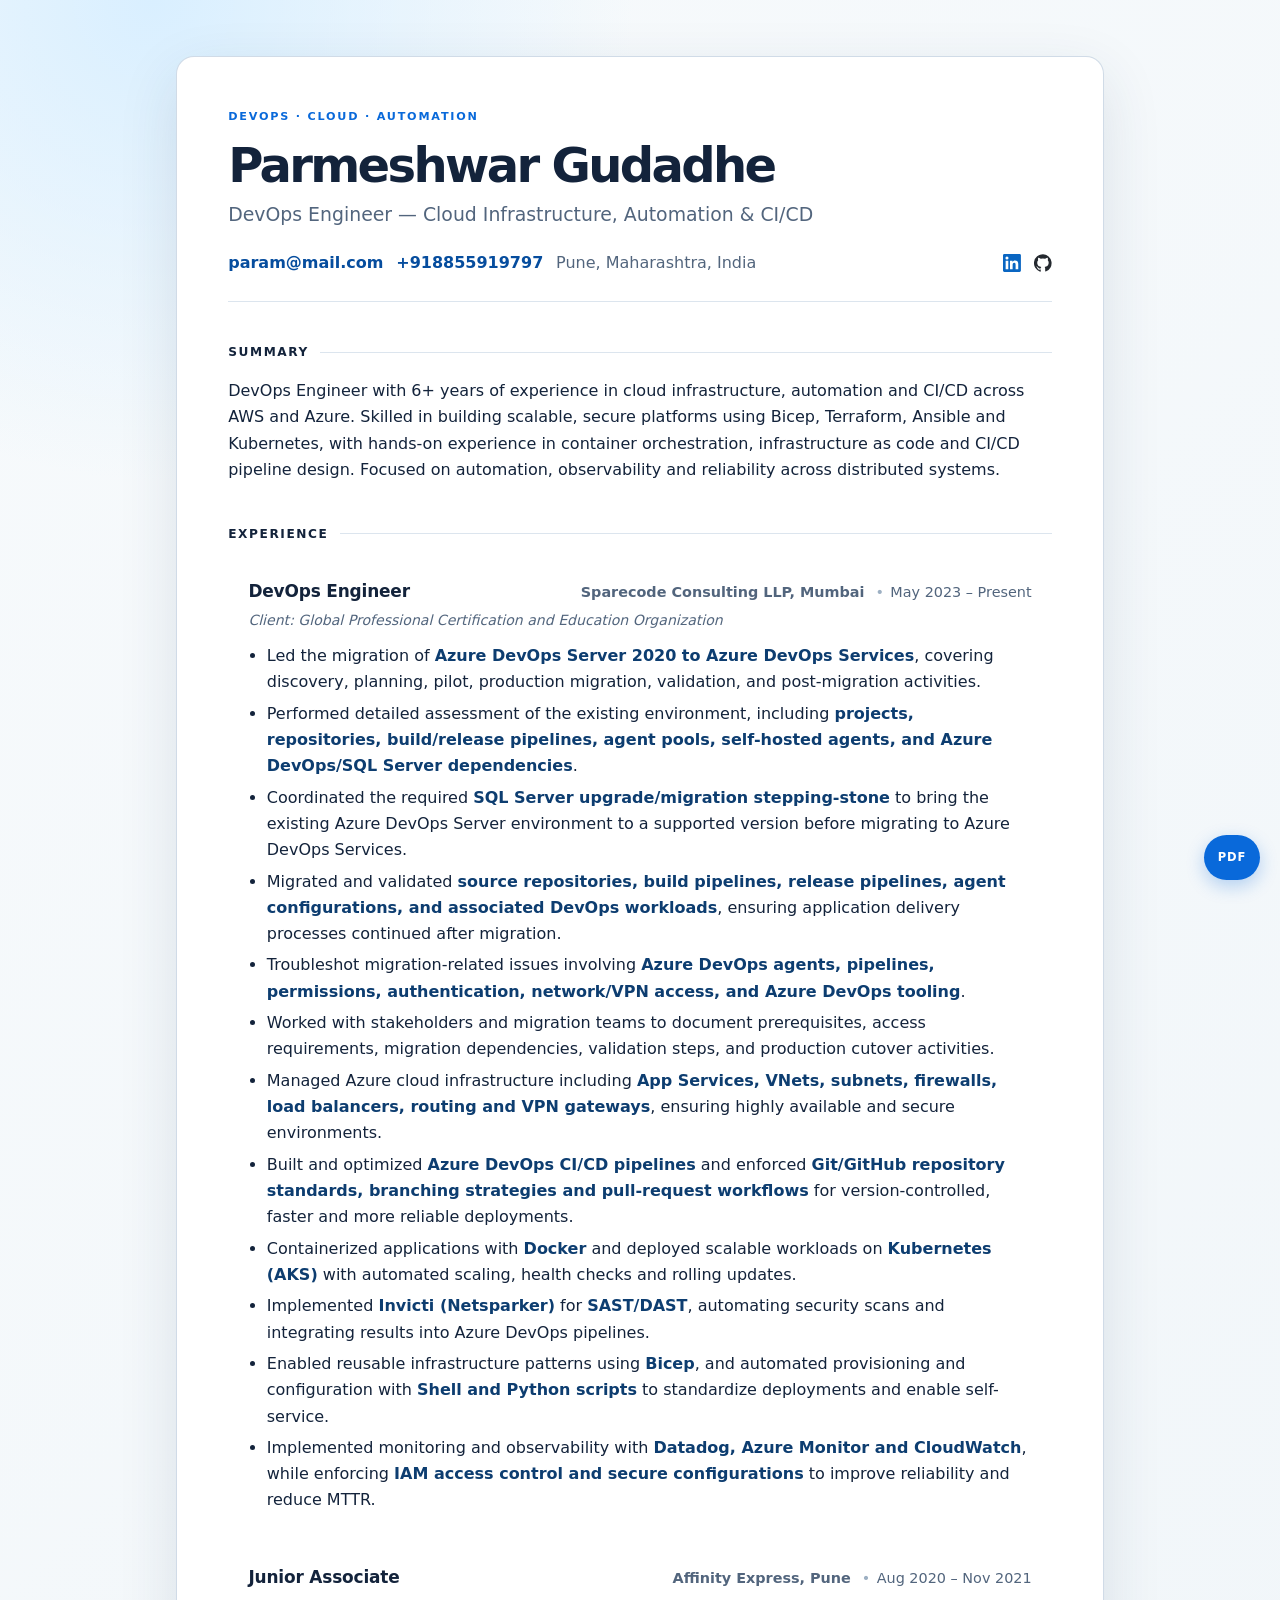
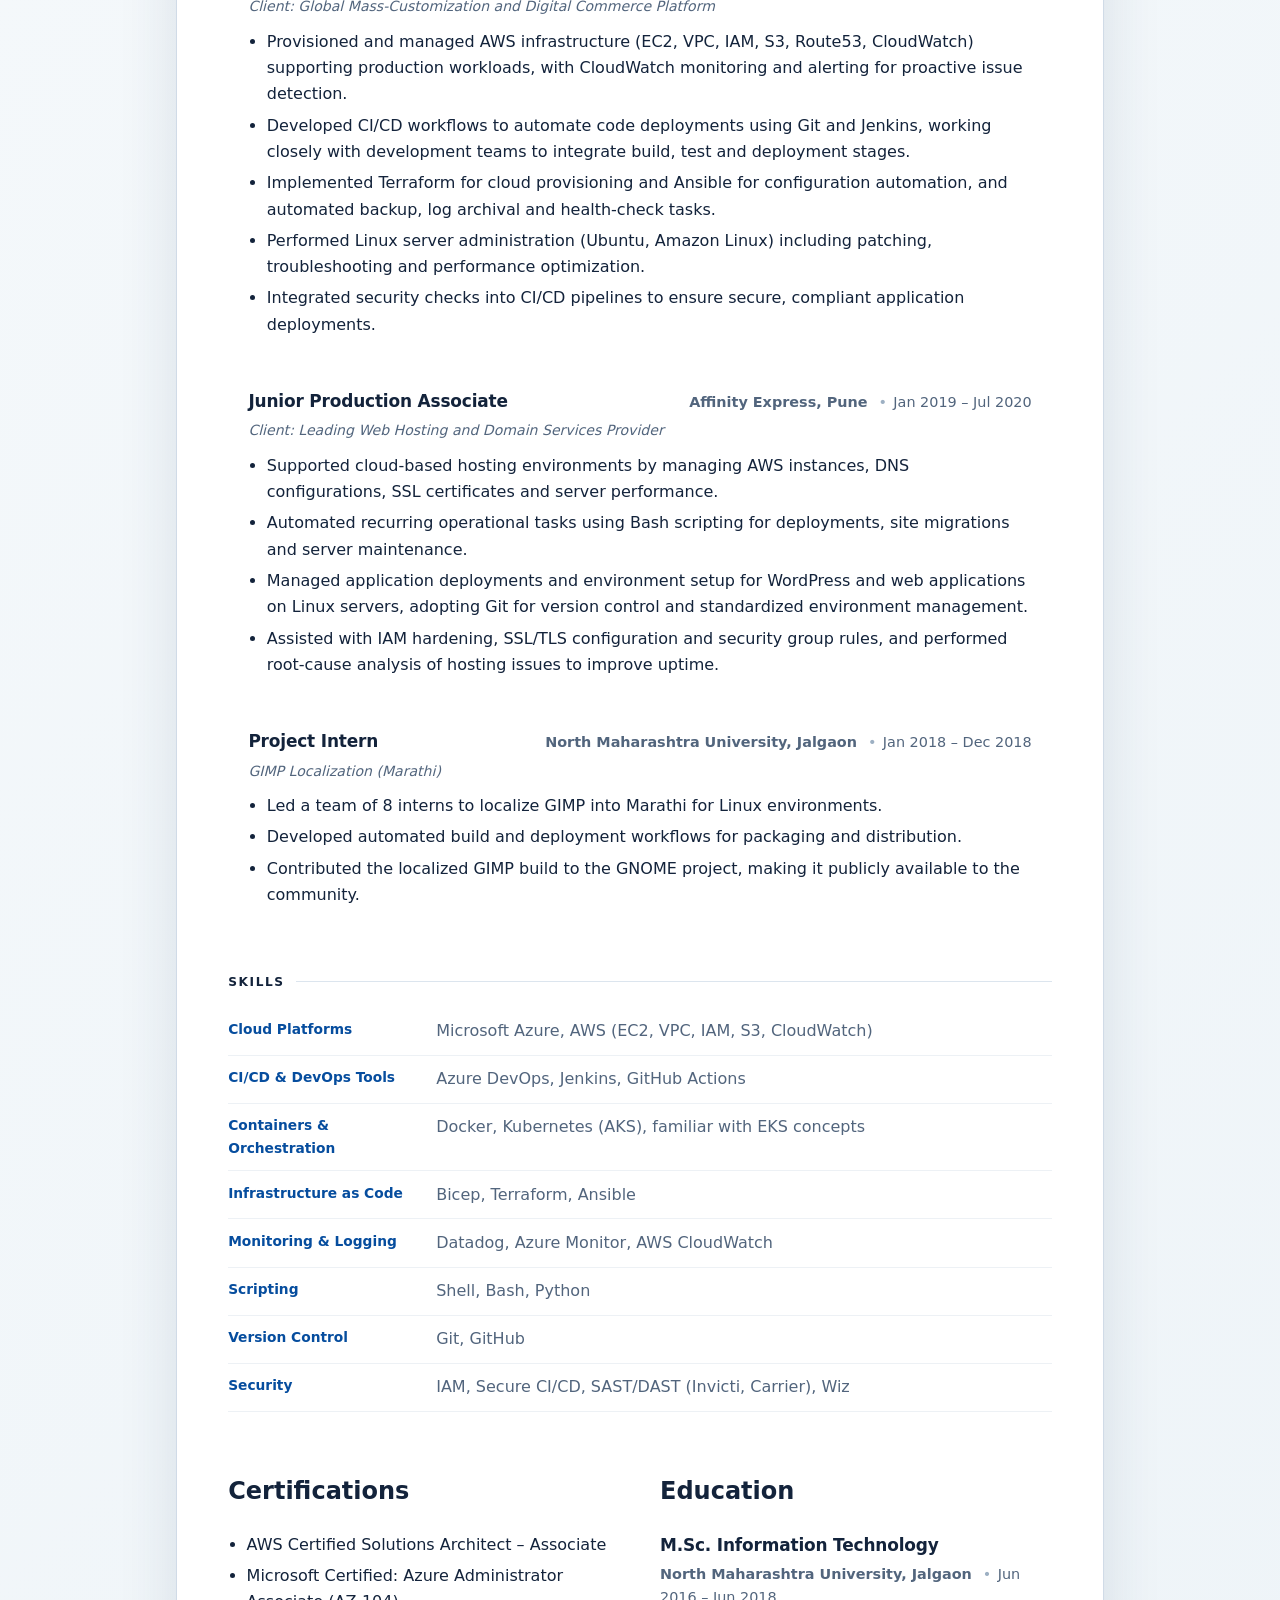
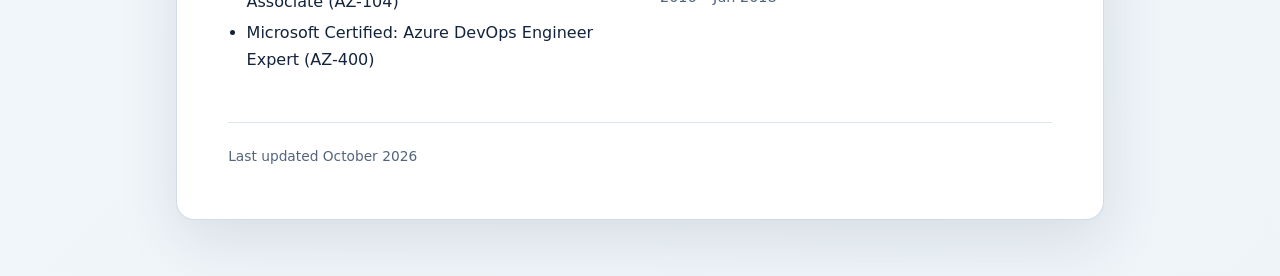
==== index.html @ fb16643e "Add collapsible floating resume download" ====
<!DOCTYPE html>
<html lang="en">
<head>
<meta charset="utf-8">
<meta name="viewport" content="width=device-width, initial-scale=1">
<title>Parmeshwar Gudadhe — DevOps Engineer Resume</title>
<meta name="description" content="Resume of Parmeshwar Gudadhe, DevOps Engineer with 6+ years of experience in cloud infrastructure, automation and CI/CD across AWS and Azure.">
<meta name="author" content="Parmeshwar Gudadhe">
<meta name="keywords" content="DevOps Engineer, Azure, AWS, Terraform, Bicep, Kubernetes, Docker, CI/CD, Azure DevOps, Jenkins, Ansible, Datadog">
<meta property="og:title" content="Parmeshwar Gudadhe — DevOps Engineer">
<meta property="og:description" content="DevOps Engineer specialising in cloud infrastructure, automation and CI/CD across AWS and Azure.">
<meta property="og:type" content="profile">
<link rel="stylesheet" href="style.css?v=20261126">
<link rel="icon" href="data:,">
<script type="application/ld+json">
{
  "@context": "https://schema.org",
  "@type": "Person",
  "name": "Parmeshwar Gudadhe",
  "jobTitle": "DevOps Engineer",
  "email": "mailto:param@mail.com",
  "telephone": "+918855919797",
  "url": "https://param.my.id",
  "sameAs": [
    "https://www.linkedin.com/in/parmeshwargudadhe/",
    "https://github.com/parmeshwargudadhe"
  ],
  "address": {
    "@type": "PostalAddress",
    "addressLocality": "Pune",
    "addressRegion": "Maharashtra",
    "addressCountry": "IN"
  },
  "alumniOf": {
    "@type": "CollegeOrUniversity",
    "name": "North Maharashtra University"
  },
  "knowsAbout": [
    "Microsoft Azure", "AWS", "Terraform", "Bicep", "Ansible",
    "Kubernetes", "Docker", "Azure DevOps", "Jenkins", "GitHub Actions",
    "Datadog", "Azure Monitor", "CloudWatch", "Python", "Bash", "Git",
    "CI/CD", "Infrastructure as Code", "IAM", "SAST", "DAST"
  ],
  "hasCredential": [
    {
      "@type": "EducationalOccupationalCredential",
      "name": "AWS Certified Solutions Architect - Associate"
    },
    {
      "@type": "EducationalOccupationalCredential",
      "name": "Microsoft Certified: Azure Administrator Associate (AZ-104)"
    },
    {
      "@type": "EducationalOccupationalCredential",
      "name": "Microsoft Certified: Azure DevOps Engineer Expert (AZ-400)"
    }
  ]
}
</script>
</head>
<body>
<div class="page">

  <header class="header">
    <div class="identity">
      <h1>Parmeshwar Gudadhe</h1>
      <p class="role">DevOps Engineer &mdash; Cloud Infrastructure, Automation &amp; CI/CD</p>
    </div>
    <div class="contact" aria-label="Contact information">
      <ul class="contact-left">
        <li class="c-mail"><a href="mailto:param@mail.com">param@mail.com</a></li>
        <li class="c-tel"><a href="tel:+918855919797">+918855919797</a></li>
        <li class="loc">Pune, Maharashtra, India</li>
      </ul>
      <ul class="contact-right">
        <li class="c-li"><a href="https://www.linkedin.com/in/parmeshwargudadhe/"><svg viewBox="0 0 24 24" aria-hidden="true" focusable="false"><path fill="currentColor" d="M20.45 20.45h-3.55v-5.57c0-1.33-.03-3.04-1.85-3.04-1.86 0-2.14 1.45-2.14 2.94v5.67H9.35V9h3.41v1.56h.05c.48-.9 1.64-1.85 3.37-1.85 3.6 0 4.27 2.37 4.27 5.46v6.28zM5.34 7.43a2.06 2.06 0 1 1 0-4.13 2.06 2.06 0 0 1 0 4.13zm1.78 13.02H3.55V9h3.57v11.45zM22.22 0H1.77C.79 0 0 .77 0 1.73v20.54C0 23.23.79 24 1.77 24h20.45c.98 0 1.78-.77 1.78-1.73V1.73C24 .77 23.2 0 22.22 0z"/></svg></a></li>
        <li class="c-gh"><a href="https://github.com/parmeshwargudadhe"><svg viewBox="0 0 24 24" aria-hidden="true" focusable="false"><path fill="currentColor" d="M12 .3a12 12 0 0 0-3.79 23.4c.6.11.82-.26.82-.58v-2.2c-3.34.72-4.04-1.61-4.04-1.61-.55-1.39-1.34-1.76-1.34-1.76-1.09-.74.08-.73.08-.73 1.21.09 1.84 1.24 1.84 1.24 1.07 1.83 2.81 1.3 3.5 1 .1-.78.42-1.31.76-1.61-2.67-.3-5.47-1.33-5.47-5.93 0-1.31.47-2.38 1.24-3.22-.13-.3-.54-1.52.1-3.18 0 0 1-.32 3.3 1.23a11.5 11.5 0 0 1 6 0c2.29-1.55 3.3-1.23 3.3-1.23.64 1.66.23 2.88.12 3.18.77.84 1.23 1.91 1.23 3.22 0 4.61-2.8 5.62-5.48 5.92.42.36.82 1.1.82 2.22v3.29c0 .32.21.69.82.57A12 12 0 0 0 12 .3z"/></svg></a></li>
      </ul>
    </div>
  </header>

  <section>
    <h2>Summary</h2>
    <p>
      DevOps Engineer with 6+ years of experience in cloud infrastructure, automation and
      CI/CD across AWS and Azure. Skilled in building scalable, secure platforms using
      Bicep, Terraform, Ansible and Kubernetes, with hands-on experience in container
      orchestration, infrastructure as code and CI/CD pipeline design. Focused on
      automation, observability and reliability across distributed systems.
    </p>
  </section>

  <section>
    <h2>Experience</h2>

    <article class="entry">
      <div class="entry-head">
        <h3>DevOps Engineer</h3>
        <p class="meta">
          <span class="org">Sparecode Consulting LLP, Mumbai</span>
          <span class="dates">May 2023 &ndash; Present</span>
        </p>
      </div>
      <p class="client">Client: Global Professional Certification and Education Organization</p>
      <ul>
        <li>Led the migration of <strong>Azure DevOps Server 2020 to Azure DevOps Services</strong>, covering discovery, planning, pilot, production migration, validation, and post-migration activities.</li>
        <li>Performed detailed assessment of the existing environment, including <strong>projects, repositories, build/release pipelines, agent pools, self-hosted agents, and Azure DevOps/SQL Server dependencies</strong>.</li>
        <li>Coordinated the required <strong>SQL Server upgrade/migration stepping-stone</strong> to bring the existing Azure DevOps Server environment to a supported version before migrating to Azure DevOps Services.</li>
        <li>Migrated and validated <strong>source repositories, build pipelines, release pipelines, agent configurations, and associated DevOps workloads</strong>, ensuring application delivery processes continued after migration.</li>
        <li>Troubleshot migration-related issues involving <strong>Azure DevOps agents, pipelines, permissions, authentication, network/VPN access, and Azure DevOps tooling</strong>.</li>
        <li>Worked with stakeholders and migration teams to document prerequisites, access requirements, migration dependencies, validation steps, and production cutover activities.</li>
        <li>Managed Azure cloud infrastructure including <strong>App Services, VNets, subnets, firewalls, load balancers, routing and VPN gateways</strong>, ensuring highly available and secure environments.</li>
        <li>Built and optimized <strong>Azure DevOps CI/CD pipelines</strong> and enforced <strong>Git/GitHub repository standards, branching strategies and pull-request workflows</strong> for version-controlled, faster and more reliable deployments.</li>
        <li>Containerized applications with <strong>Docker</strong> and deployed scalable workloads on <strong>Kubernetes (AKS)</strong> with automated scaling, health checks and rolling updates.</li>
        <li>Implemented <strong>Invicti (Netsparker)</strong> for <strong>SAST/DAST</strong>, automating security scans and integrating results into Azure DevOps pipelines.</li>
        <li>Enabled reusable infrastructure patterns using <strong>Bicep</strong>, and automated provisioning and configuration with <strong>Shell and Python scripts</strong> to standardize deployments and enable self-service.</li>
        <li>Implemented monitoring and observability with <strong>Datadog, Azure Monitor and CloudWatch</strong>, while enforcing <strong>IAM access control and secure configurations</strong> to improve reliability and reduce MTTR.</li>
      </ul>
    </article>

    <article class="entry">
      <div class="entry-head">
        <h3>Junior Associate</h3>
        <p class="meta">
          <span class="org">Affinity Express, Pune</span>
          <span class="dates">Aug 2020 &ndash; Nov 2021</span>
        </p>
      </div>
      <p class="client">Client: Global Mass-Customization and Digital Commerce Platform</p>
      <ul>
        <li>Provisioned and managed AWS infrastructure (EC2, VPC, IAM, S3, Route53, CloudWatch) supporting production workloads, with CloudWatch monitoring and alerting for proactive issue detection.</li>
        <li>Developed CI/CD workflows to automate code deployments using Git and Jenkins, working closely with development teams to integrate build, test and deployment stages.</li>
        <li>Implemented Terraform for cloud provisioning and Ansible for configuration automation, and automated backup, log archival and health-check tasks.</li>
        <li>Performed Linux server administration (Ubuntu, Amazon Linux) including patching, troubleshooting and performance optimization.</li>
        <li>Integrated security checks into CI/CD pipelines to ensure secure, compliant application deployments.</li>
      </ul>
    </article>

    <article class="entry">
      <div class="entry-head">
        <h3>Junior Production Associate</h3>
        <p class="meta">
          <span class="org">Affinity Express, Pune</span>
          <span class="dates">Jan 2019 &ndash; Jul 2020</span>
        </p>
      </div>
      <p class="client">Client: Leading Web Hosting and Domain Services Provider</p>
      <ul>
        <li>Supported cloud-based hosting environments by managing AWS instances, DNS configurations, SSL certificates and server performance.</li>
        <li>Automated recurring operational tasks using Bash scripting for deployments, site migrations and server maintenance.</li>
        <li>Managed application deployments and environment setup for WordPress and web applications on Linux servers, adopting Git for version control and standardized environment management.</li>
        <li>Assisted with IAM hardening, SSL/TLS configuration and security group rules, and performed root-cause analysis of hosting issues to improve uptime.</li>
      </ul>
    </article>

    <article class="entry">
      <div class="entry-head">
        <h3>Project Intern</h3>
        <p class="meta">
          <span class="org">North Maharashtra University, Jalgaon</span>
          <span class="dates">Jan 2018 &ndash; Dec 2018</span>
        </p>
      </div>
      <p class="client">GIMP Localization (Marathi)</p>
      <ul>
        <li>Led a team of 8 interns to localize GIMP into Marathi for Linux environments.</li>
        <li>Developed automated build and deployment workflows for packaging and distribution.</li>
        <li>Contributed the localized GIMP build to the GNOME project, making it publicly available to the community.</li>
      </ul>
    </article>
  </section>

  <section>
    <h2>Skills</h2>

    <div class="skill-group">
      <h3>Cloud Platforms</h3>
      <p>Microsoft Azure, AWS (EC2, VPC, IAM, S3, CloudWatch)</p>
    </div>
    <div class="skill-group">
      <h3>CI/CD &amp; DevOps Tools</h3>
      <p>Azure DevOps, Jenkins, GitHub Actions</p>
    </div>
    <div class="skill-group">
      <h3>Containers &amp; Orchestration</h3>
      <p>Docker, Kubernetes (AKS), familiar with EKS concepts</p>
    </div>
    <div class="skill-group">
      <h3>Infrastructure as Code</h3>
      <p>Bicep, Terraform, Ansible</p>
    </div>
    <div class="skill-group">
      <h3>Monitoring &amp; Logging</h3>
      <p>Datadog, Azure Monitor, AWS CloudWatch</p>
    </div>
    <div class="skill-group">
      <h3>Scripting</h3>
      <p>Shell, Bash, Python</p>
    </div>
    <div class="skill-group">
      <h3>Version Control</h3>
      <p>Git, GitHub</p>
    </div>
    <div class="skill-group">
      <h3>Security</h3>
      <p>IAM, Secure CI/CD, SAST/DAST (Invicti, Carrier), Wiz</p>
    </div>
  </section>

  <section class="two-up">
    <div>
      <h2>Certifications</h2>
      <ul class="certs">
        <li>AWS Certified Solutions Architect &ndash; Associate</li>
        <li>Microsoft Certified: Azure Administrator Associate (AZ-104)</li>
        <li>Microsoft Certified: Azure DevOps Engineer Expert (AZ-400)</li>
      </ul>
    </div>
    <div>
      <h2>Education</h2>
      <article class="entry">
        <div class="entry-head">
          <h3>M.Sc. Information Technology</h3>
          <p class="meta">
            <span class="org">North Maharashtra University, Jalgaon</span>
            <span class="dates">Jun 2016 &ndash; Jun 2018</span>
          </p>
        </div>
      </article>
    </div>
  </section>

  <footer class="footer">
    <p>Last updated October 2026</p>
  </footer>

</div>
<details class="resume-download">
  <summary aria-label="Open or collapse resume download">PDF</summary>
  <a href="Parmeshwar-Gudadhe-Resume.pdf" download>Download résumé <span>PDF</span></a>
</details>
</body>
</html>
---- style.css ----
:root {
  --canvas: #eef4f8;
  --surface: #ffffff;
  --ink: #13233b;
  --muted: #52657d;
  --line: #dce5ee;
  --brand: #0969da;
  --brand-dark: #064d9e;
}
* { box-sizing: border-box; }
html { -webkit-text-size-adjust: 100%; }
body {
  margin: 0; padding: 3.5rem 1.25rem; color: var(--ink);
  background: radial-gradient(circle at 12% 0%, #d9efff 0, transparent 30rem), linear-gradient(135deg, #f7fafc, var(--canvas));
  font: 16px/1.65 Inter, ui-sans-serif, system-ui, -apple-system, BlinkMacSystemFont, "Segoe UI", sans-serif;
  -webkit-print-color-adjust: exact; print-color-adjust: exact;
}
.page { max-width: 58rem; margin: 0 auto; padding: clamp(1.5rem, 4vw, 3.25rem); background: var(--surface); border: 1px solid rgba(151,175,201,.45); border-radius: 18px; box-shadow: 0 20px 60px rgba(32,61,94,.12); }
.header { padding: 0 0 1.55rem; border-bottom: 1px solid var(--line); }
.header::before { content: "DEVOPS · CLOUD · AUTOMATION"; display: block; margin-bottom: .85rem; color: var(--brand); font-size: .7rem; font-weight: 800; letter-spacing: .16em; }
.identity h1 { margin: 0; font-size: clamp(2rem, 5vw, 3rem); letter-spacing: -.055em; line-height: 1.05; }
.role { margin: .5rem 0 0; color: var(--muted); font-size: clamp(1rem, 2vw, 1.18rem); }
.resume-download { position: fixed; right: 1.25rem; bottom: 1.25rem; z-index: 10; text-align: right; }
.resume-download summary { width: 3.5rem; padding: .8rem .5rem; border-radius: 999px; background: var(--brand); color: #fff; box-shadow: 0 6px 18px rgba(9,105,218,.28); cursor: pointer; font-size: .72rem; font-weight: 800; letter-spacing: .08em; list-style: none; text-align: center; }
.resume-download summary::-webkit-details-marker { display: none; }
.resume-download[open] summary { margin-left: auto; border-radius: 999px 999px 0 0; background: var(--brand-dark); }
.resume-download a { display: inline-flex; align-items: center; gap: .5rem; padding: .8rem 1rem; border-radius: 8px 0 8px 8px; background: var(--brand); color: #fff; box-shadow: 0 6px 18px rgba(9,105,218,.28); font-size: .88rem; font-weight: 750; text-decoration: none; white-space: nowrap; }
.resume-download a:hover, .resume-download a:focus-visible { background: var(--brand-dark); }
.resume-download span { padding-left: .5rem; border-left: 1px solid rgba(255,255,255,.45); font-size: .72rem; letter-spacing: .08em; }
.contact, .contact-left, .contact-right { display: flex; align-items: center; gap: .4rem .8rem; }
.contact { justify-content: space-between; margin: 1.25rem 0 0; }
.contact-left, .contact-right { flex-wrap: wrap; margin: 0; padding: 0; list-style: none; }
.contact-right { justify-content: flex-end; }
.contact li { white-space: nowrap; }
.contact a { color: inherit; text-decoration: none; }
.contact a:hover, .contact a:focus-visible { color: var(--brand); text-decoration: underline; }
.contact a:focus-visible { outline: 2px solid var(--brand); outline-offset: 3px; border-radius: 2px; }
.contact svg { display: block; width: 1.12rem; height: 1.12rem; }
.c-mail, .c-tel { color: var(--brand-dark); font-weight: 600; }
.loc { color: var(--muted); } .c-li { color: #0a66c2; } .c-gh { color: #24292f; }
section { margin-top: 2.5rem; }
section > h2 { display: flex; align-items: center; gap: .7rem; margin: 0 0 1rem; color: var(--ink); font-size: .76rem; font-weight: 800; letter-spacing: .13em; text-transform: uppercase; }
section > h2::after { content: ""; height: 1px; flex: 1; background: var(--line); }
p { margin: 0 0 .65rem; }
.entry { padding: 1.1rem 1.2rem; border: 1px solid transparent; border-radius: 12px; }
.entry + .entry { margin-top: .5rem; }
.entry:hover { border-color: #d8e7f5; background: #fbfdff; }
.entry-head { display: flex; flex-wrap: wrap; align-items: baseline; justify-content: space-between; gap: .2rem 1rem; }
.entry h3 { margin: 0; font-size: 1.06rem; letter-spacing: -.01em; }
.meta { margin: 0; color: var(--muted); font-size: .9rem; white-space: nowrap; }
.org { font-weight: 650; } .dates::before { content: "•"; margin: 0 .4rem; color: #9db0c3; }
.client { margin: .2rem 0 0; color: var(--muted); font-size: .88rem; font-style: italic; }
.entry ul { margin: .65rem 0 0; padding-left: 1.15rem; } .entry li { margin: .3rem 0; }
strong { color: #0d3d70; }
.skill-group { display: grid; grid-template-columns: minmax(10rem, 12rem) 1fr; gap: .5rem 1rem; align-items: start; padding: .65rem 0; border-bottom: 1px solid #edf1f5; }
.skill-group h3 { margin: 0; color: var(--brand-dark); font-size: .86rem; } .skill-group p { margin: 0; color: var(--muted); }
.two-up { display: grid; grid-template-columns: repeat(2, minmax(0, 1fr)); gap: 2.5rem; } .two-up > div { min-width: 0; }
.two-up .entry { padding: 0; border: 0; border-radius: 0; }
.two-up .entry:hover { background: transparent; }
.two-up .meta { white-space: normal; }
.certs { margin: 0; padding-left: 1.15rem; } .certs li { margin: .3rem 0; }
.footer { display: flex; flex-wrap: wrap; align-items: center; gap: .8rem 1rem; margin-top: 2.75rem; padding-top: 1.4rem; border-top: 1px solid var(--line); color: var(--muted); font-size: .86rem; }
.footer p { margin: 0; } .updated { margin-left: auto; }
.btn { display: inline-block; padding: .62rem 1rem; border-radius: 8px; background: var(--brand); color: #fff; font-weight: 750; text-decoration: none; box-shadow: 0 4px 10px rgba(9,105,218,.2); }
.btn:hover, .btn:focus-visible { background: var(--brand-dark); color: #fff; text-decoration: none; }
.linkish { padding: 0; border: 0; background: none; color: var(--muted); font: inherit; text-decoration: underline; cursor: pointer; }
.linkish:hover, .linkish:focus-visible { color: var(--brand); } .print-only { display: none; }
@media (max-width: 40rem) {
  body { padding: 0; background: var(--surface); } .page { padding: 1.5rem 1.1rem; border: 0; border-radius: 0; box-shadow: none; }
  .contact { align-items: flex-start; flex-direction: column; } .contact-right { justify-content: flex-start; } .meta { white-space: normal; }
  .entry { padding: 1rem 0; } .two-up { grid-template-columns: 1fr; gap: 1.8rem; } .skill-group { grid-template-columns: 1fr; gap: .2rem; }
  .updated { margin-left: 0; flex-basis: 100%; }
}
@page { size: A4; margin: 13mm 14mm; }
@media print {
  :root { --surface: #fff; --ink: #000; --muted: #333; --line: #ccc; --brand: #000; --brand-dark: #000; }
  body { padding: 0; background: #fff; font-size: 10.5pt; line-height: 1.4; } .page { max-width: none; padding: 0; border: 0; border-radius: 0; box-shadow: none; }
  .header { padding-bottom: .7rem; } .header::before { display: none; } .identity h1 { font-size: 1.4rem; } .role { margin-top: .2rem; font-size: 1rem; } .contact { margin-top: .4rem; font-size: 9.5pt; }
  section { margin-top: .95rem; } section > h2 { margin-bottom: .5rem; } .entry { padding: 0; border: 0; border-radius: 0; } .entry + .entry { margin-top: .7rem; } .entry:hover { background: transparent; }
  .entry ul { margin-top: .25rem; } .entry li { margin: .15rem 0; } .skill-group { padding: .1rem 0; border: 0; } .two-up { gap: 2.5rem; } strong { color: #000; } a { color: #000; text-decoration: none; }
  .resume-download { display: none; } .entry, .skill-group, .certs li, .two-up > div { break-inside: avoid; }
}
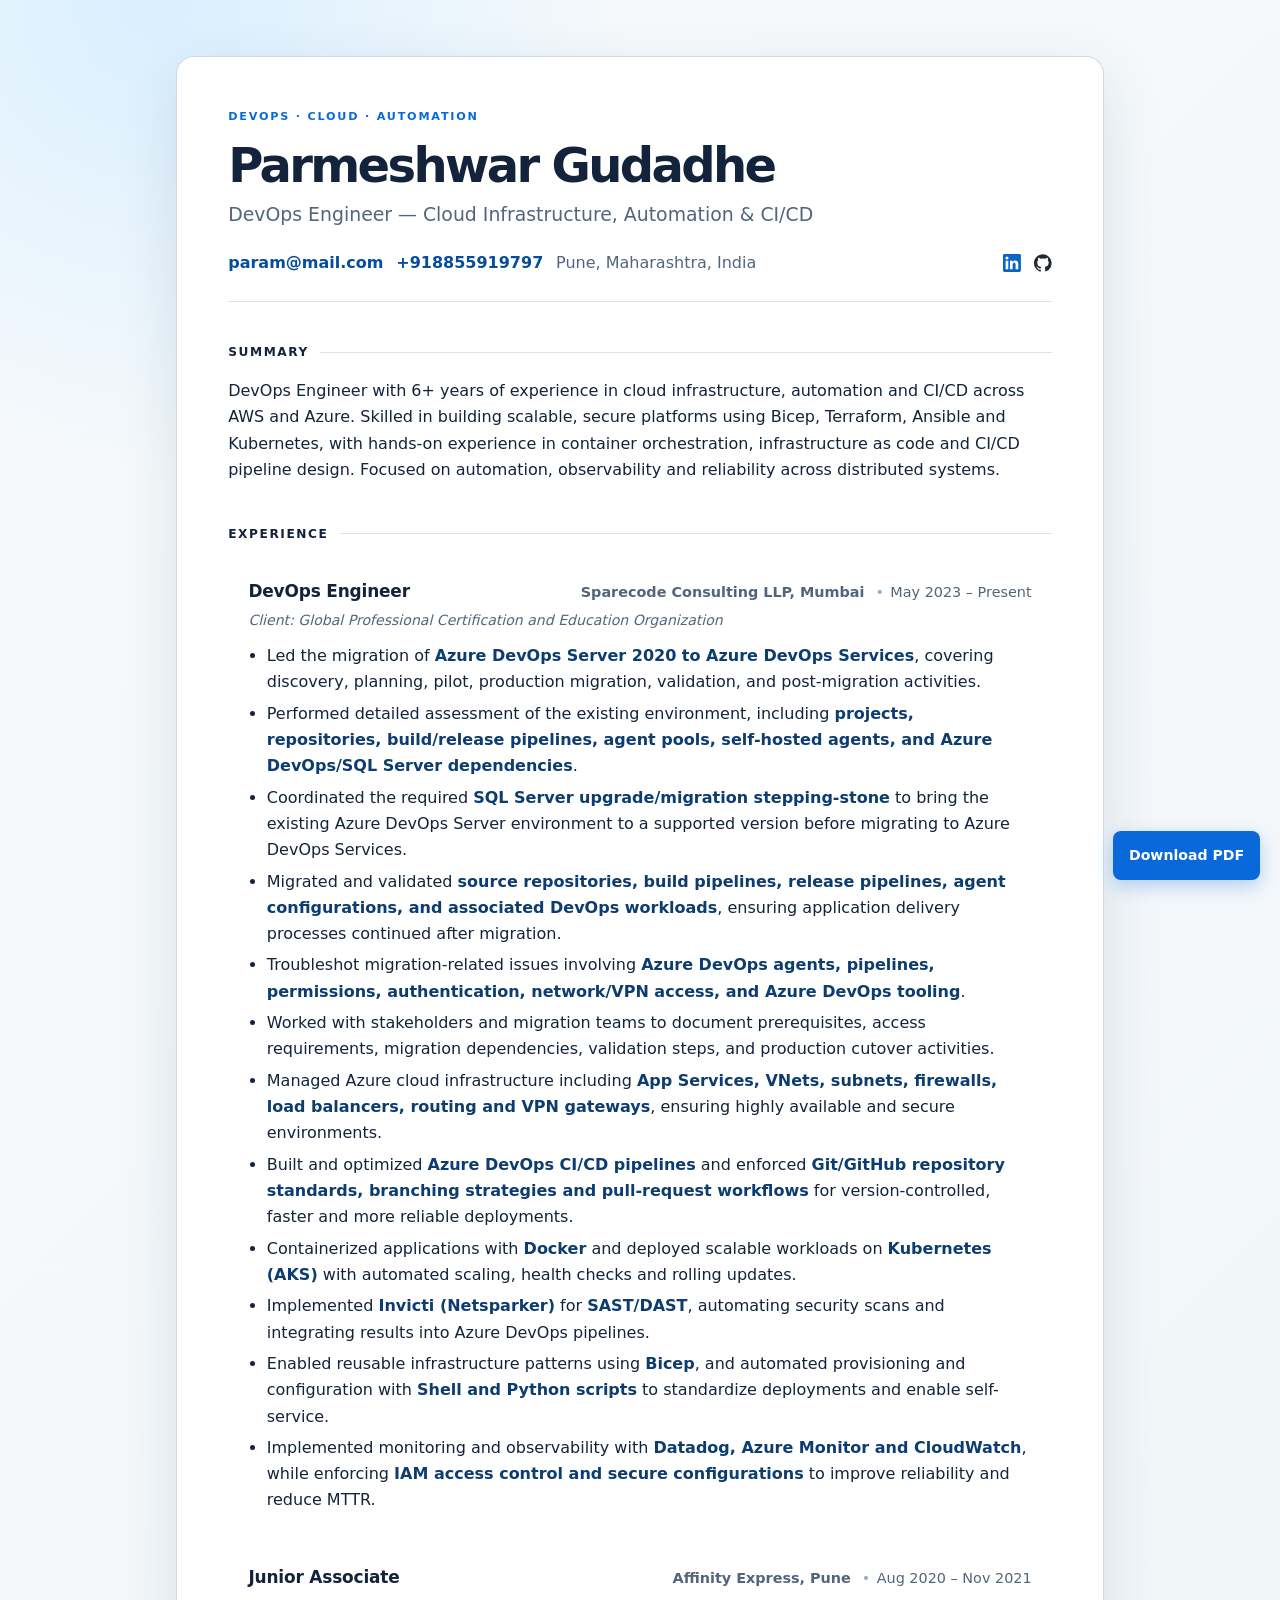
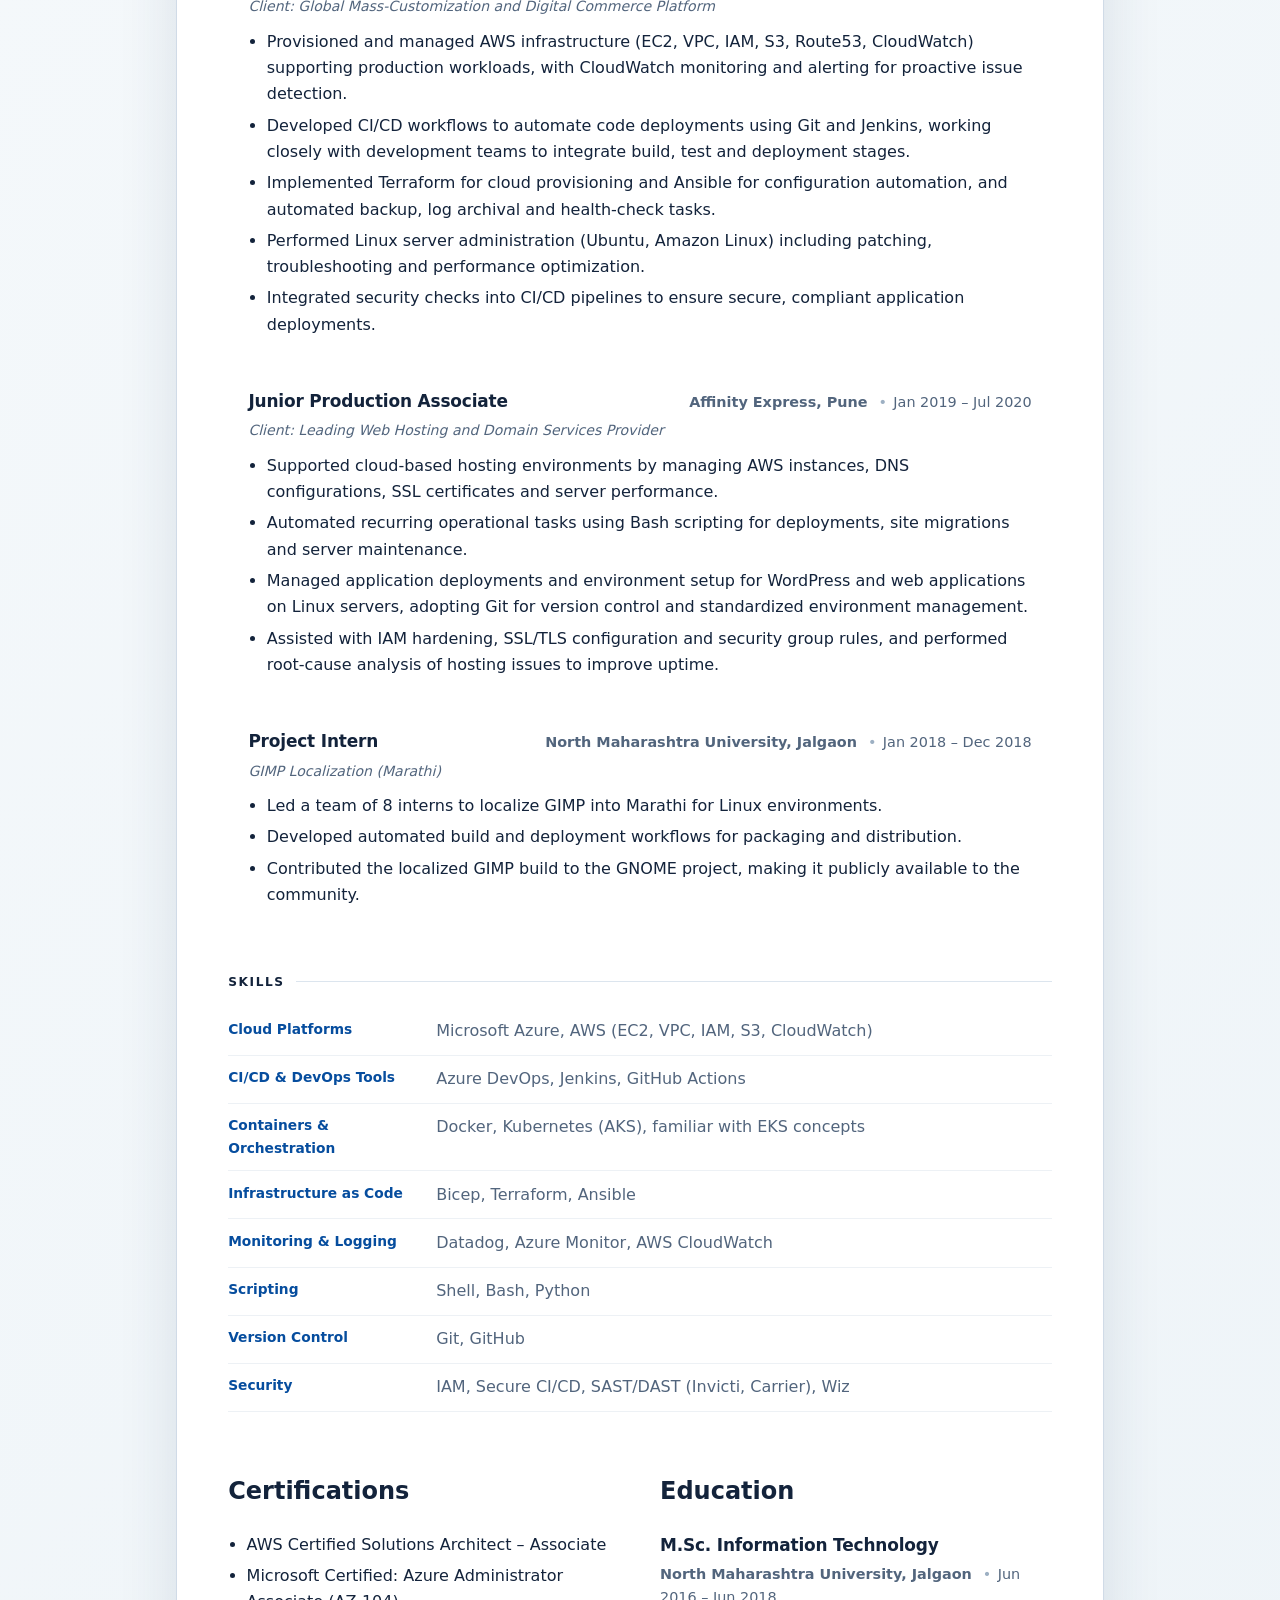
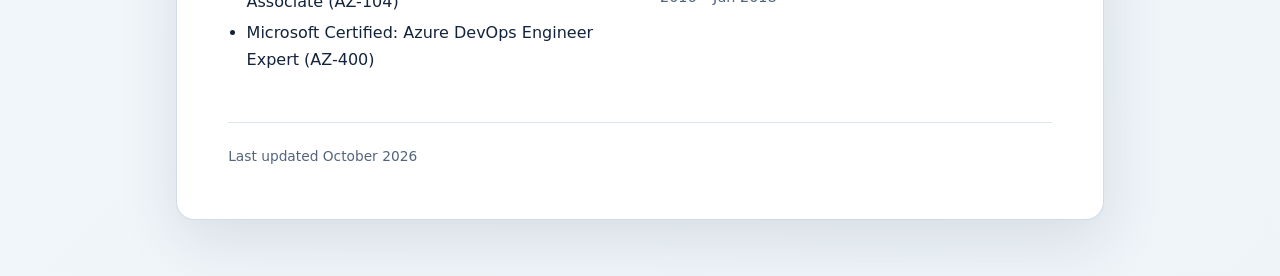
==== commit a20b824f: "Use one-click PDF download button" ====
--- a/index.html
+++ b/index.html
@@ -235,9 +235,6 @@
   </footer>
 
 </div>
-<details class="resume-download">
-  <summary aria-label="Open or collapse resume download">PDF</summary>
-  <a href="Parmeshwar-Gudadhe-Resume.pdf" download>Download résumé <span>PDF</span></a>
-</details>
+<a class="resume-download" href="Parmeshwar-Gudadhe-Resume.pdf" download>Download PDF</a>
 </body>
 </html>
--- a/style.css
+++ b/style.css
@@ -20,13 +20,8 @@
 .header::before { content: "DEVOPS · CLOUD · AUTOMATION"; display: block; margin-bottom: .85rem; color: var(--brand); font-size: .7rem; font-weight: 800; letter-spacing: .16em; }
 .identity h1 { margin: 0; font-size: clamp(2rem, 5vw, 3rem); letter-spacing: -.055em; line-height: 1.05; }
 .role { margin: .5rem 0 0; color: var(--muted); font-size: clamp(1rem, 2vw, 1.18rem); }
-.resume-download { position: fixed; right: 1.25rem; bottom: 1.25rem; z-index: 10; text-align: right; }
-.resume-download summary { width: 3.5rem; padding: .8rem .5rem; border-radius: 999px; background: var(--brand); color: #fff; box-shadow: 0 6px 18px rgba(9,105,218,.28); cursor: pointer; font-size: .72rem; font-weight: 800; letter-spacing: .08em; list-style: none; text-align: center; }
-.resume-download summary::-webkit-details-marker { display: none; }
-.resume-download[open] summary { margin-left: auto; border-radius: 999px 999px 0 0; background: var(--brand-dark); }
-.resume-download a { display: inline-flex; align-items: center; gap: .5rem; padding: .8rem 1rem; border-radius: 8px 0 8px 8px; background: var(--brand); color: #fff; box-shadow: 0 6px 18px rgba(9,105,218,.28); font-size: .88rem; font-weight: 750; text-decoration: none; white-space: nowrap; }
-.resume-download a:hover, .resume-download a:focus-visible { background: var(--brand-dark); }
-.resume-download span { padding-left: .5rem; border-left: 1px solid rgba(255,255,255,.45); font-size: .72rem; letter-spacing: .08em; }
+.resume-download { position: fixed; right: 1.25rem; bottom: 1.25rem; z-index: 10; display: inline-flex; padding: .8rem 1rem; border-radius: 8px; background: var(--brand); color: #fff; box-shadow: 0 6px 18px rgba(9,105,218,.28); font-size: .88rem; font-weight: 750; text-decoration: none; white-space: nowrap; }
+.resume-download:hover, .resume-download:focus-visible { background: var(--brand-dark); color: #fff; }
 .contact, .contact-left, .contact-right { display: flex; align-items: center; gap: .4rem .8rem; }
 .contact { justify-content: space-between; margin: 1.25rem 0 0; }
 .contact-left, .contact-right { flex-wrap: wrap; margin: 0; padding: 0; list-style: none; }
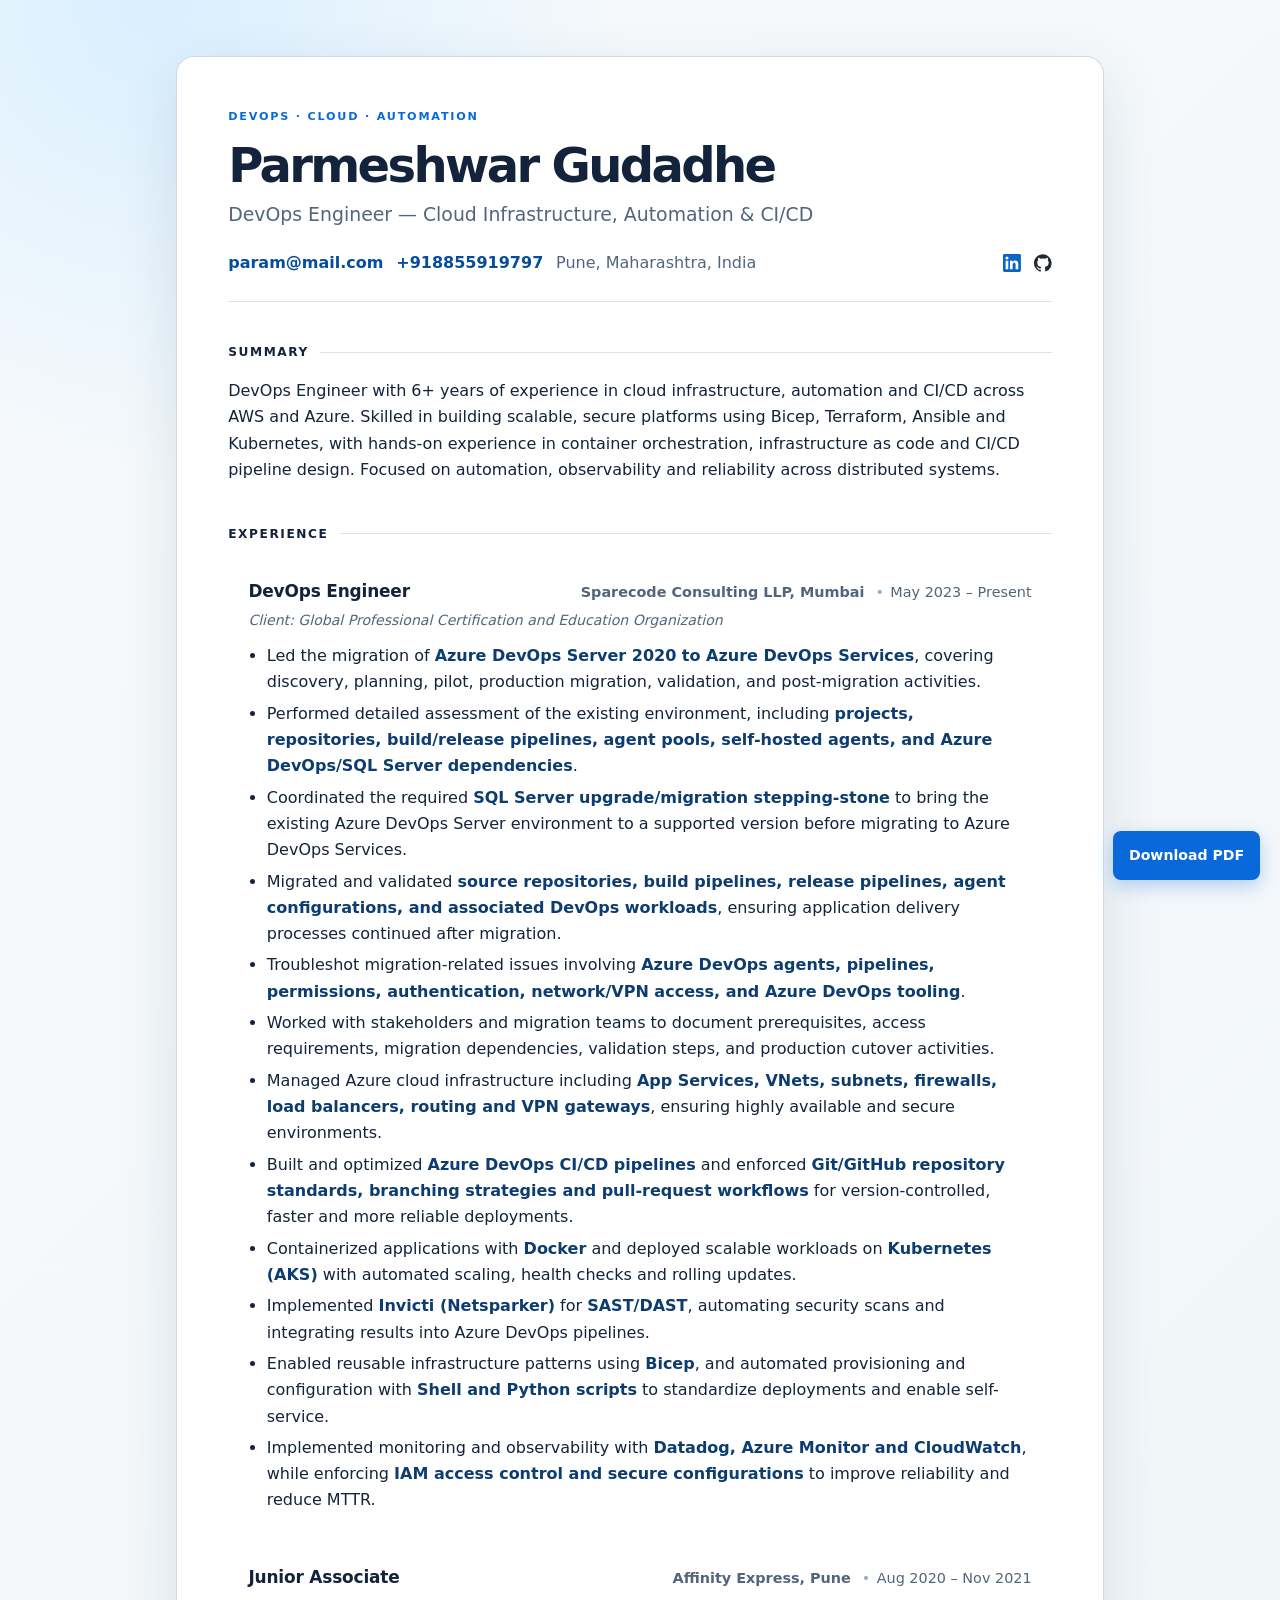
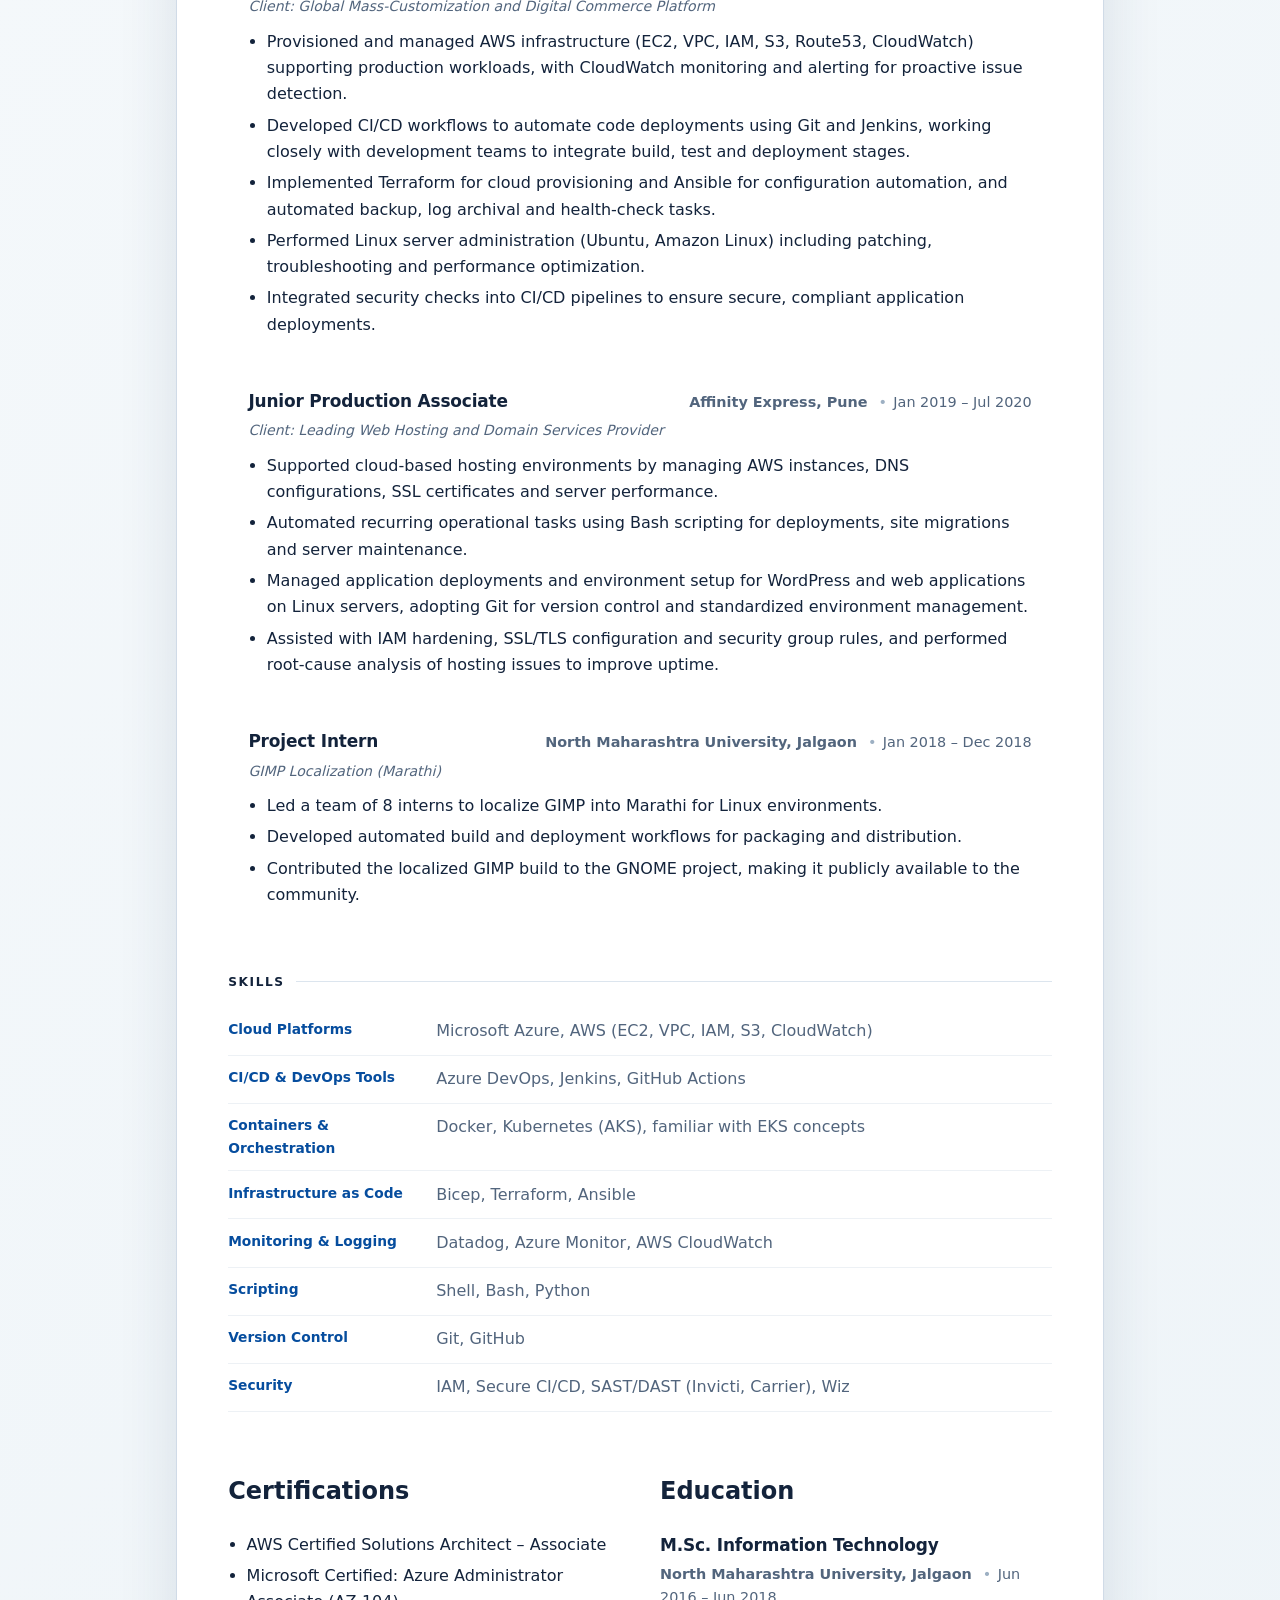
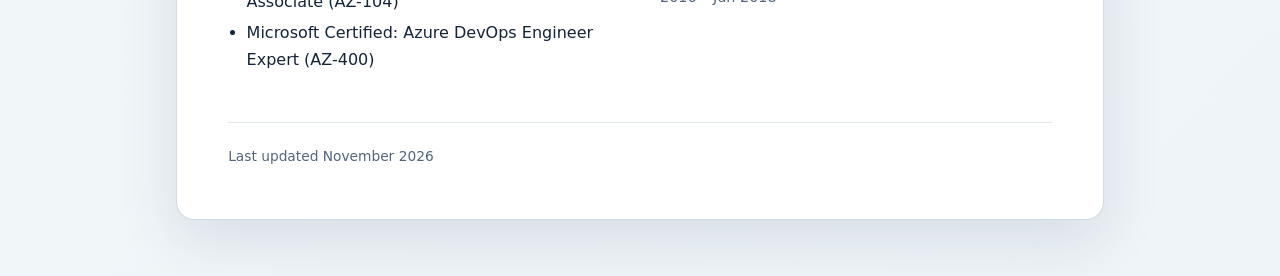
==== commit 1dd6898c: "Update resume date to November 2026" ====
--- a/index.html
+++ b/index.html
@@ -231,7 +231,7 @@
   </section>
 
   <footer class="footer">
-    <p>Last updated October 2026</p>
+    <p>Last updated November 2026</p>
   </footer>
 
 </div>
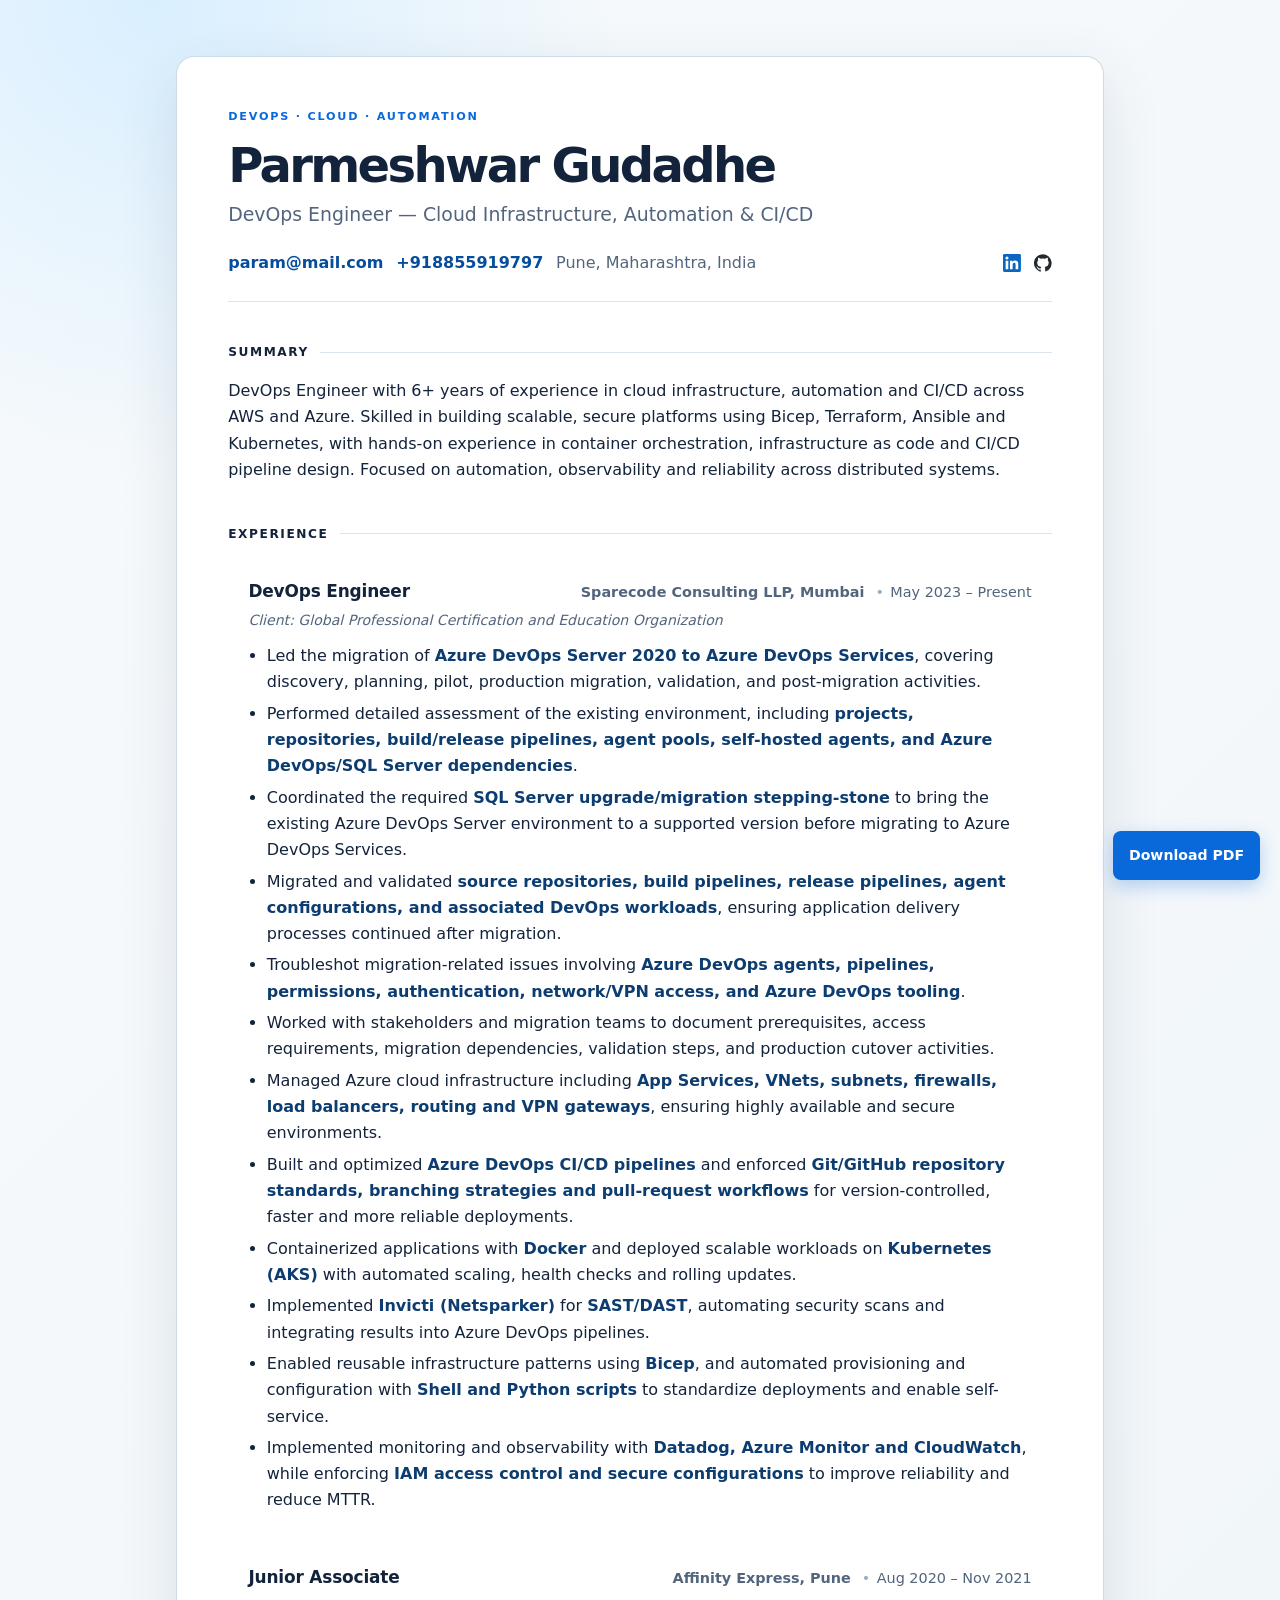
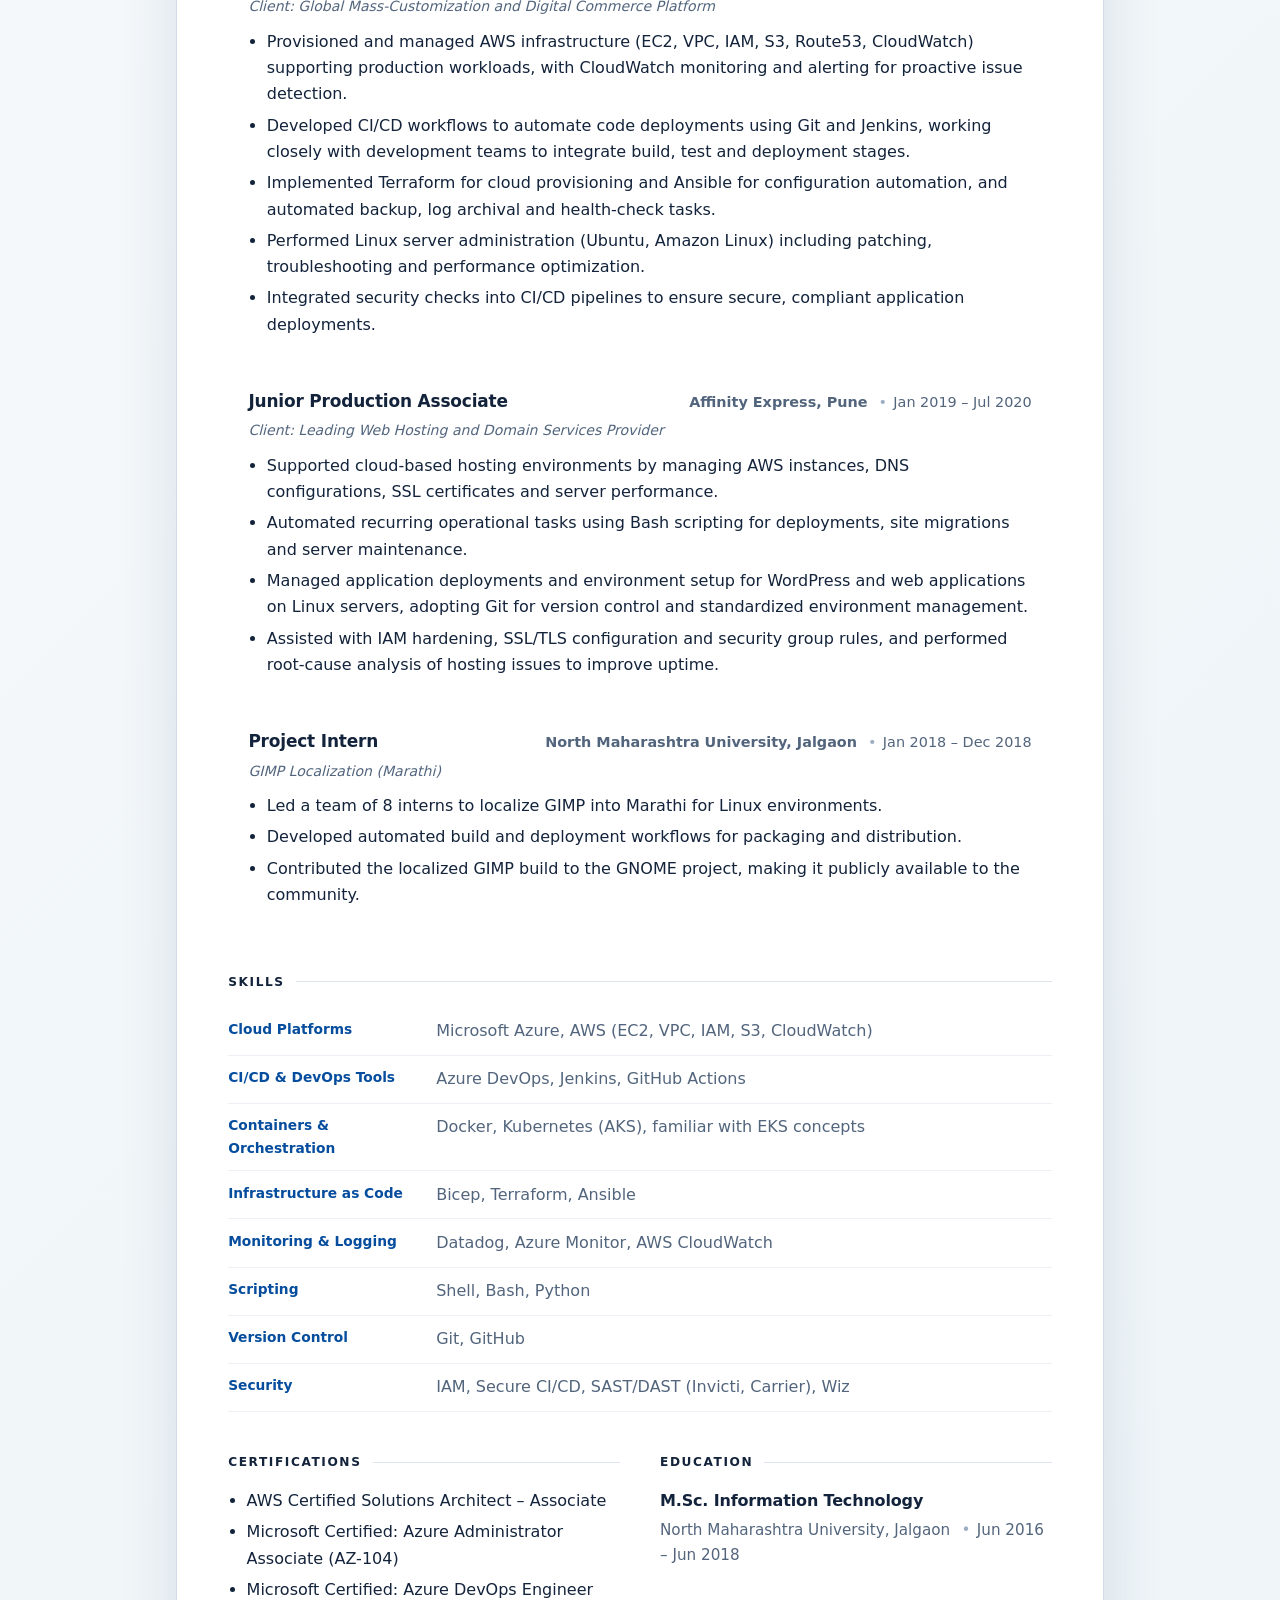
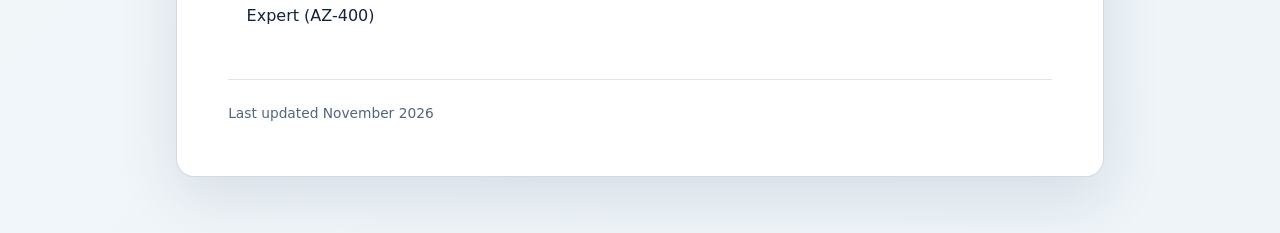
==== commit 3e7351bb: "Refresh stylesheet cache version" ====
--- a/index.html
+++ b/index.html
@@ -10,7 +10,7 @@
 <meta property="og:title" content="Parmeshwar Gudadhe — DevOps Engineer">
 <meta property="og:description" content="DevOps Engineer specialising in cloud infrastructure, automation and CI/CD across AWS and Azure.">
 <meta property="og:type" content="profile">
-<link rel="stylesheet" href="style.css?v=20261126">
+<link rel="stylesheet" href="style.css?v=20261126-2">
 <link rel="icon" href="data:,">
 <script type="application/ld+json">
 {
--- a/style.css
+++ b/style.css
@@ -34,8 +34,8 @@
 .c-mail, .c-tel { color: var(--brand-dark); font-weight: 600; }
 .loc { color: var(--muted); } .c-li { color: #0a66c2; } .c-gh { color: #24292f; }
 section { margin-top: 2.5rem; }
-section > h2 { display: flex; align-items: center; gap: .7rem; margin: 0 0 1rem; color: var(--ink); font-size: .76rem; font-weight: 800; letter-spacing: .13em; text-transform: uppercase; }
-section > h2::after { content: ""; height: 1px; flex: 1; background: var(--line); }
+section > h2, .two-up h2 { display: flex; align-items: center; gap: .7rem; margin: 0 0 1rem; color: var(--ink); font-size: .76rem; font-weight: 800; letter-spacing: .13em; text-transform: uppercase; }
+section > h2::after, .two-up h2::after { content: ""; height: 1px; flex: 1; background: var(--line); }
 p { margin: 0 0 .65rem; }
 .entry { padding: 1.1rem 1.2rem; border: 1px solid transparent; border-radius: 12px; }
 .entry + .entry { margin-top: .5rem; }
@@ -53,6 +53,9 @@
 .two-up .entry { padding: 0; border: 0; border-radius: 0; }
 .two-up .entry:hover { background: transparent; }
 .two-up .meta { white-space: normal; }
+.two-up .entry h3 { font-size: 1rem; font-weight: 600; }
+.two-up .meta { font-size: .95rem; }
+.two-up .org { font-weight: 400; }
 .certs { margin: 0; padding-left: 1.15rem; } .certs li { margin: .3rem 0; }
 .footer { display: flex; flex-wrap: wrap; align-items: center; gap: .8rem 1rem; margin-top: 2.75rem; padding-top: 1.4rem; border-top: 1px solid var(--line); color: var(--muted); font-size: .86rem; }
 .footer p { margin: 0; } .updated { margin-left: auto; }
@@ -71,7 +74,16 @@
   :root { --surface: #fff; --ink: #000; --muted: #333; --line: #ccc; --brand: #000; --brand-dark: #000; }
   body { padding: 0; background: #fff; font-size: 10.5pt; line-height: 1.4; } .page { max-width: none; padding: 0; border: 0; border-radius: 0; box-shadow: none; }
   .header { padding-bottom: .7rem; } .header::before { display: none; } .identity h1 { font-size: 1.4rem; } .role { margin-top: .2rem; font-size: 1rem; } .contact { margin-top: .4rem; font-size: 9.5pt; }
-  section { margin-top: .95rem; } section > h2 { margin-bottom: .5rem; } .entry { padding: 0; border: 0; border-radius: 0; } .entry + .entry { margin-top: .7rem; } .entry:hover { background: transparent; }
-  .entry ul { margin-top: .25rem; } .entry li { margin: .15rem 0; } .skill-group { padding: .1rem 0; border: 0; } .two-up { gap: 2.5rem; } strong { color: #000; } a { color: #000; text-decoration: none; }
+  section { margin-top: .95rem; }
+  section > h2, .two-up h2 { display: block; margin-bottom: .5rem; padding-bottom: .3rem; border-bottom: 1px solid var(--line); }
+  section > h2::after, .two-up h2::after { display: none; }
+  .entry { padding: 0; border: 0; border-radius: 0; } .entry + .entry { margin-top: .7rem; } .entry:hover { background: transparent; }
+  .entry ul { margin-top: .25rem; } .entry li { margin: .15rem 0; } .skill-group { padding: .1rem 0; border: 0; }
+  .two-up { display: block !important; }
+  .two-up > div { display: block !important; width: 100% !important; }
+  .two-up > div + div { margin-top: 1rem; }
+  strong { color: #000; } a { color: #000; text-decoration: none; }
+  .c-mail a, .c-tel a { color: #1f5fd0; }
+  .footer { display: none; }
   .resume-download { display: none; } .entry, .skill-group, .certs li, .two-up > div { break-inside: avoid; }
 }
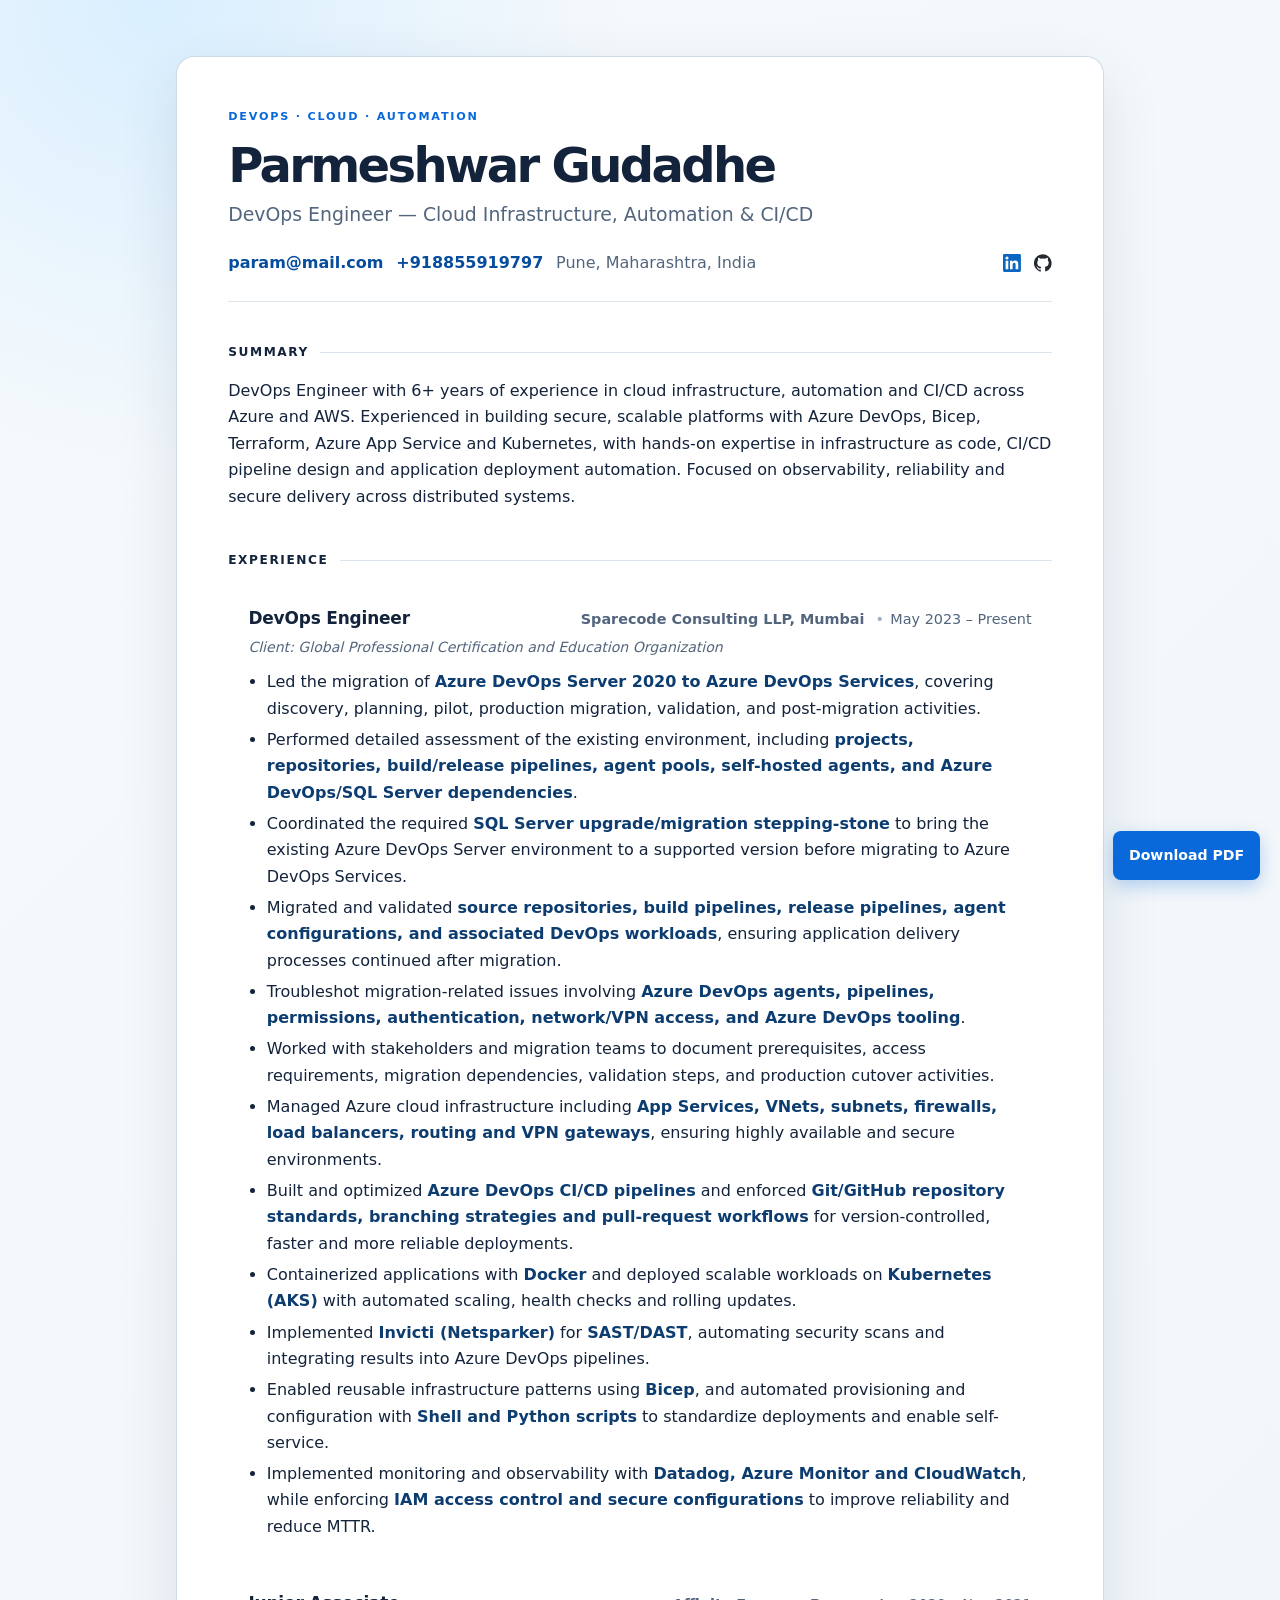
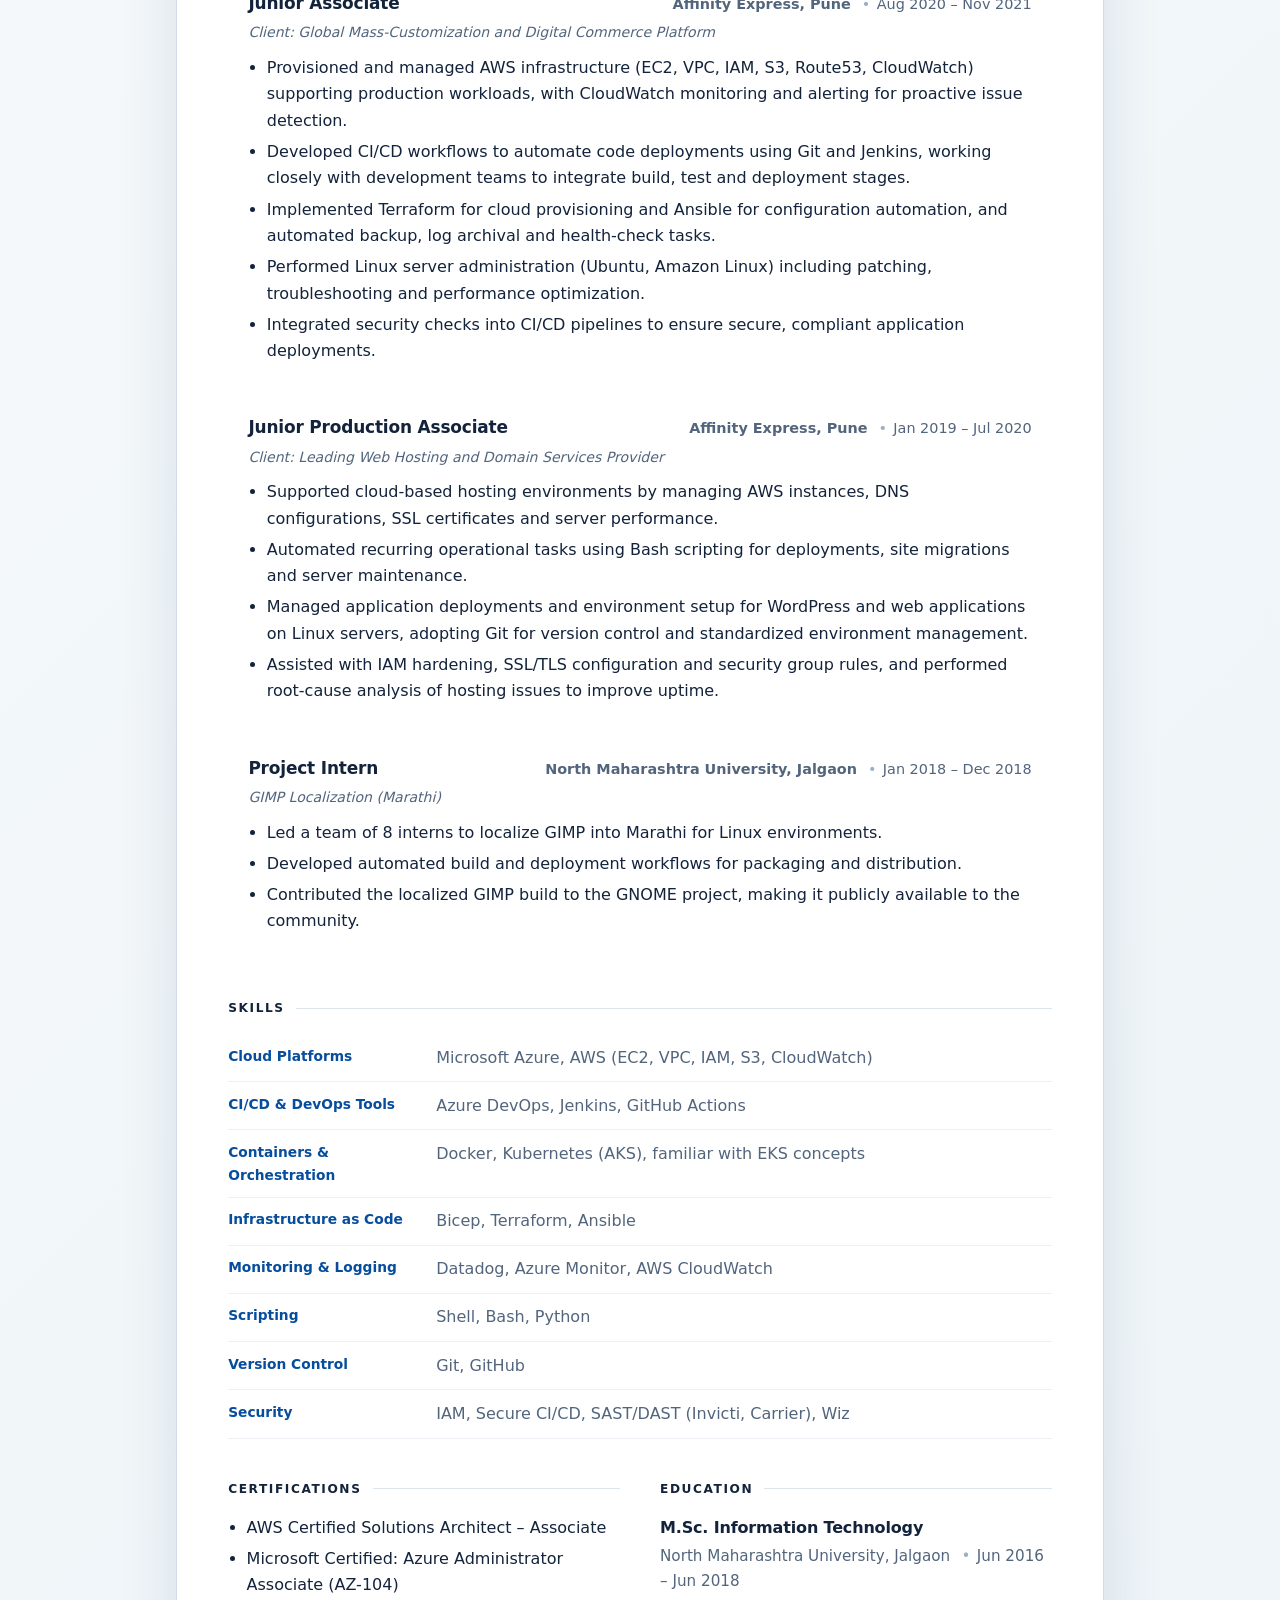
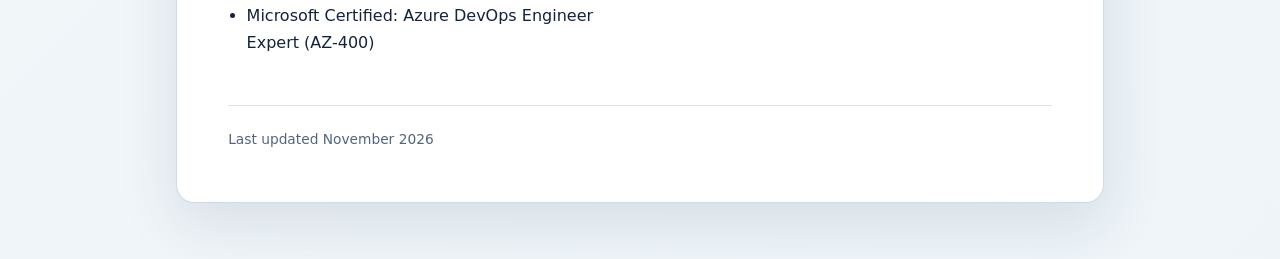
==== commit 6006e0f7: "Update DevOps summary" ====
--- a/index.html
+++ b/index.html
@@ -83,10 +83,10 @@
     <h2>Summary</h2>
     <p>
       DevOps Engineer with 6+ years of experience in cloud infrastructure, automation and
-      CI/CD across AWS and Azure. Skilled in building scalable, secure platforms using
-      Bicep, Terraform, Ansible and Kubernetes, with hands-on experience in container
-      orchestration, infrastructure as code and CI/CD pipeline design. Focused on
-      automation, observability and reliability across distributed systems.
+      CI/CD across Azure and AWS. Experienced in building secure, scalable platforms with
+      Azure DevOps, Bicep, Terraform, Azure App Service and Kubernetes, with hands-on
+      expertise in infrastructure as code, CI/CD pipeline design and application deployment
+      automation. Focused on observability, reliability and secure delivery across distributed systems.
     </p>
   </section>
 
--- a/style.css
+++ b/style.css
@@ -82,6 +82,7 @@
   .two-up { display: block !important; }
   .two-up > div { display: block !important; width: 100% !important; }
   .two-up > div + div { margin-top: 1rem; }
+  .two-up .entry h3, .two-up .meta { font-size: 1em; }
   strong { color: #000; } a { color: #000; text-decoration: none; }
   .c-mail a, .c-tel a { color: #1f5fd0; }
   .footer { display: none; }
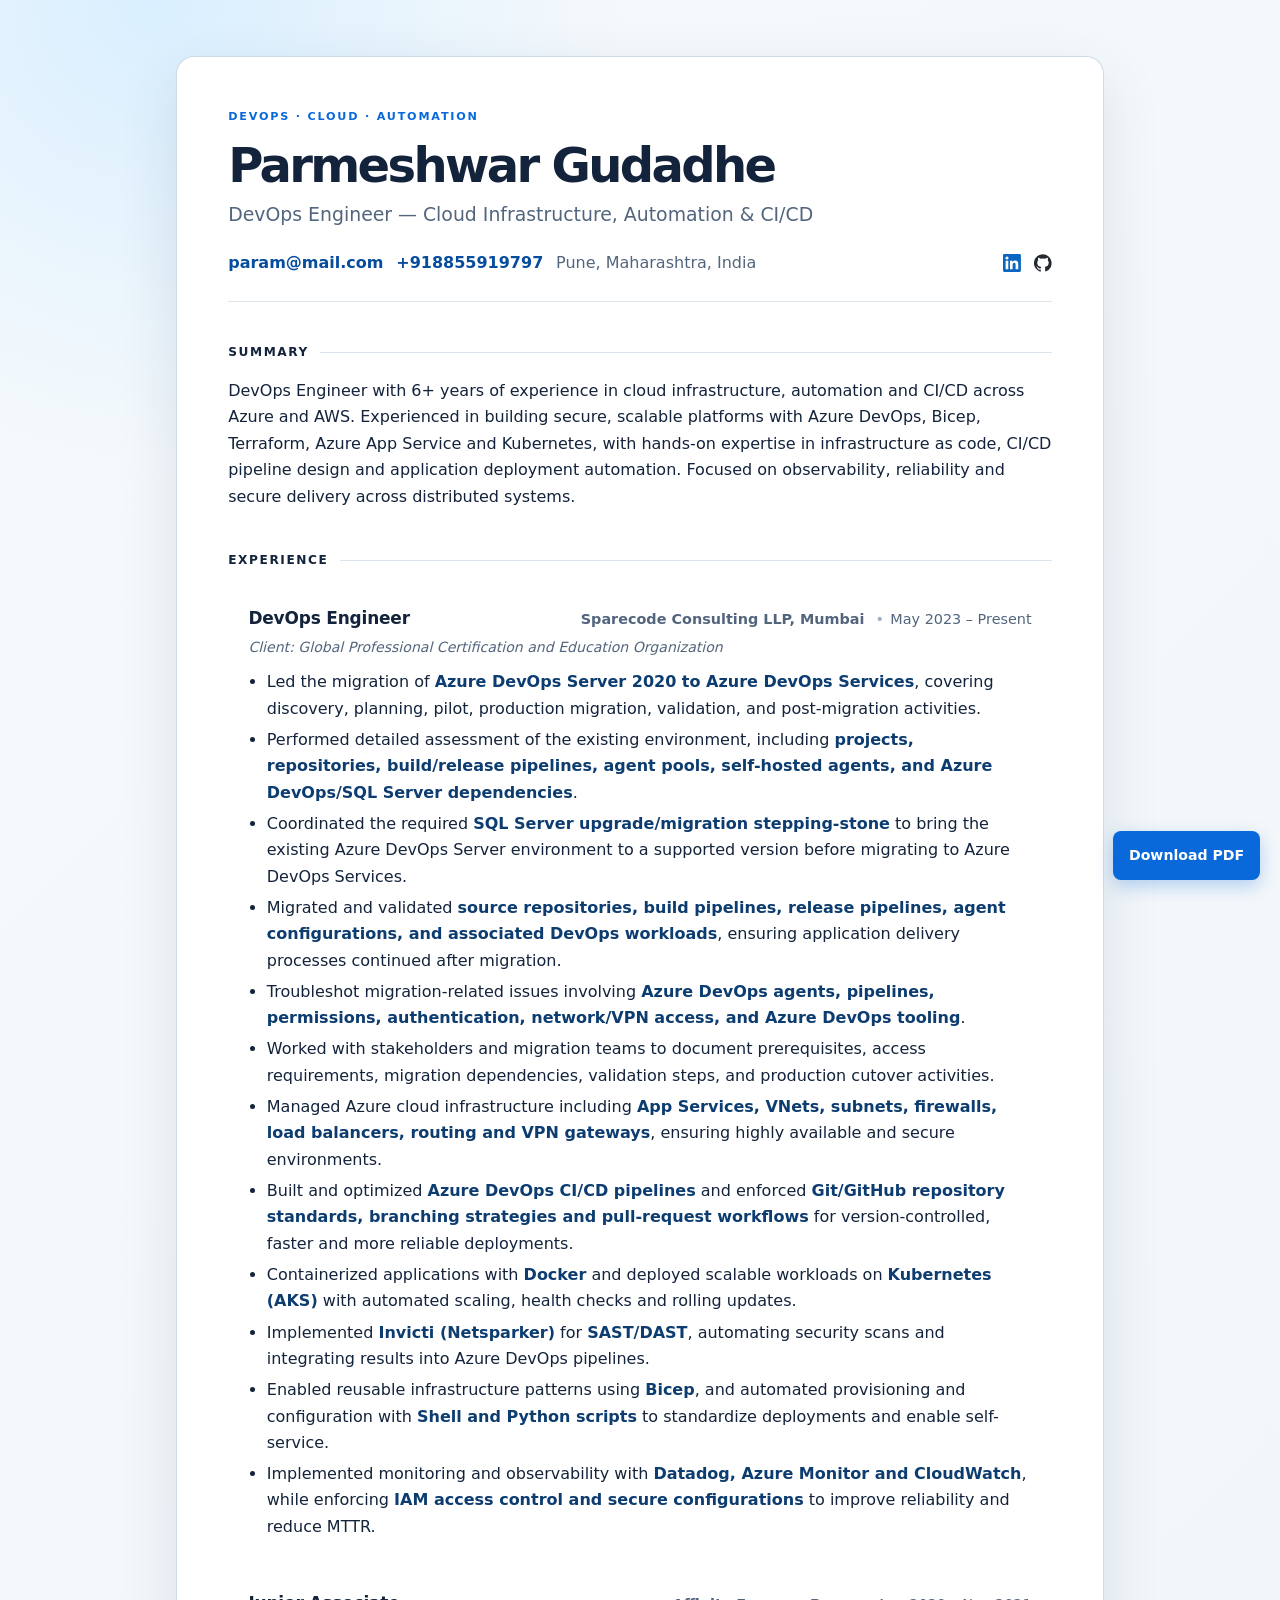
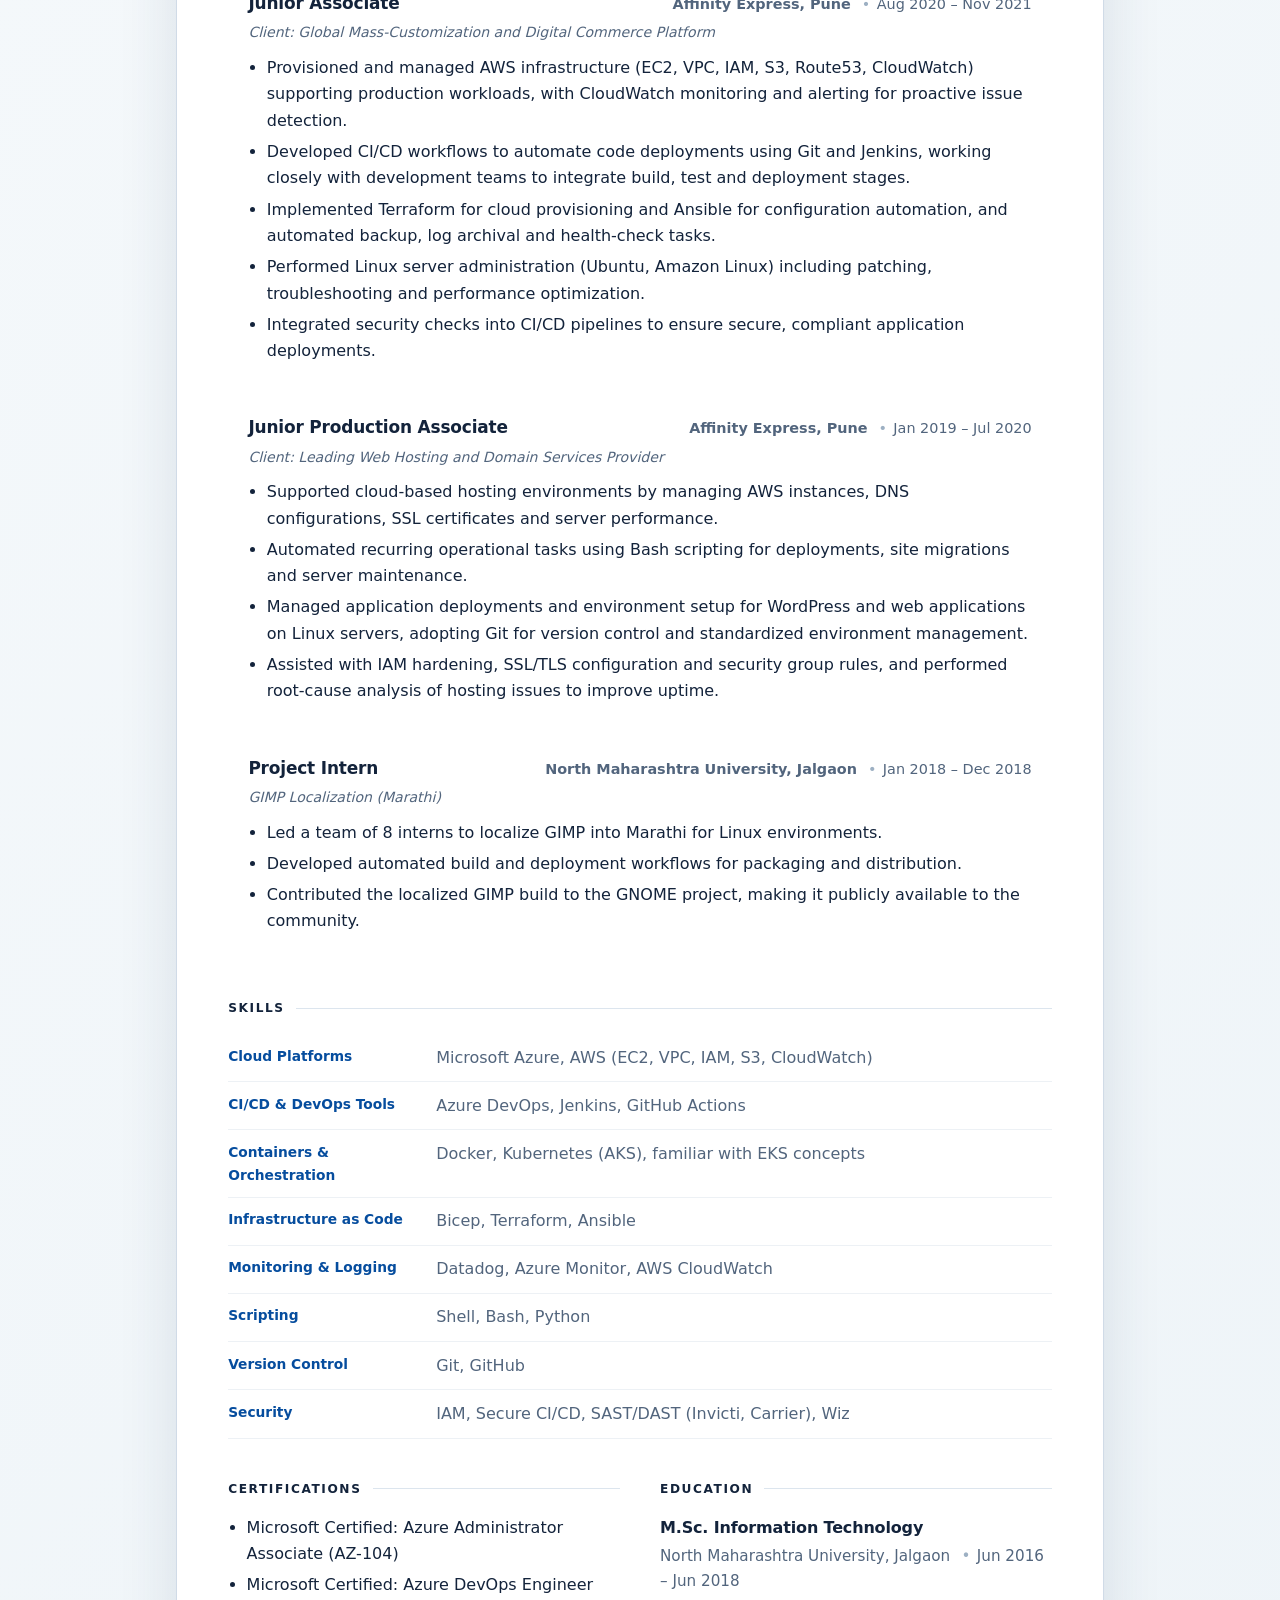
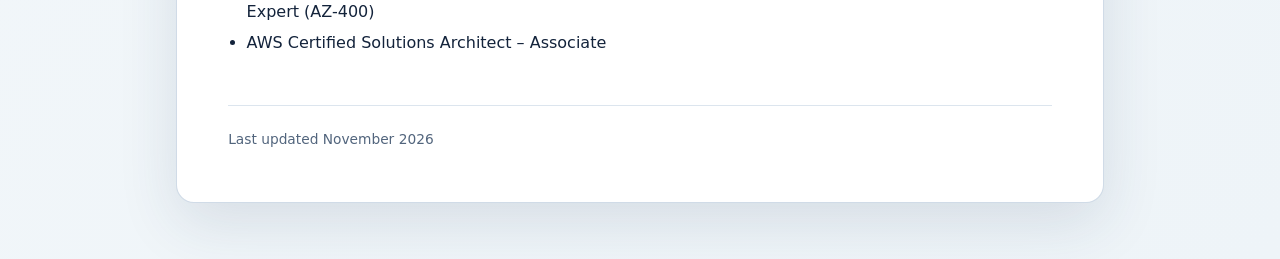
==== commit 888e9493: "Prioritize Azure certifications" ====
--- a/index.html
+++ b/index.html
@@ -211,9 +211,9 @@
     <div>
       <h2>Certifications</h2>
       <ul class="certs">
-        <li>AWS Certified Solutions Architect &ndash; Associate</li>
         <li>Microsoft Certified: Azure Administrator Associate (AZ-104)</li>
         <li>Microsoft Certified: Azure DevOps Engineer Expert (AZ-400)</li>
+        <li>AWS Certified Solutions Architect &ndash; Associate</li>
       </ul>
     </div>
     <div>
